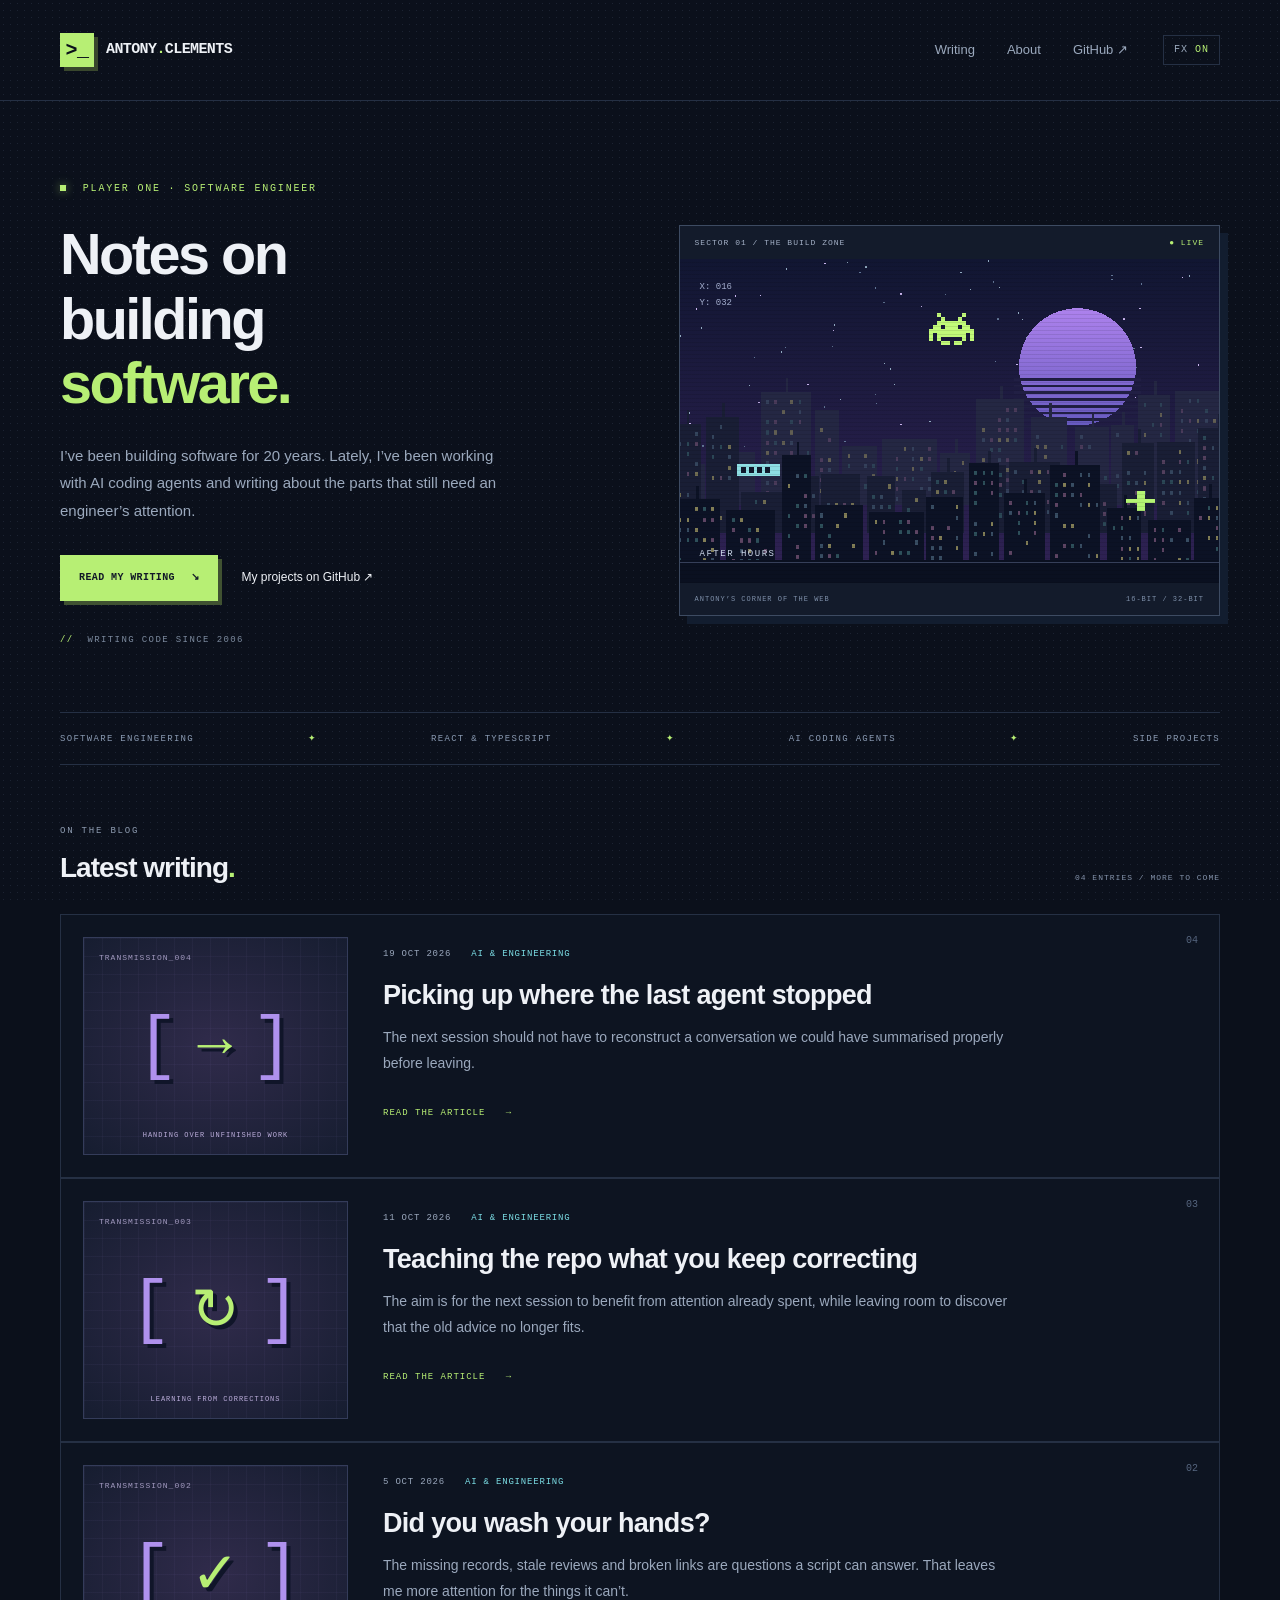
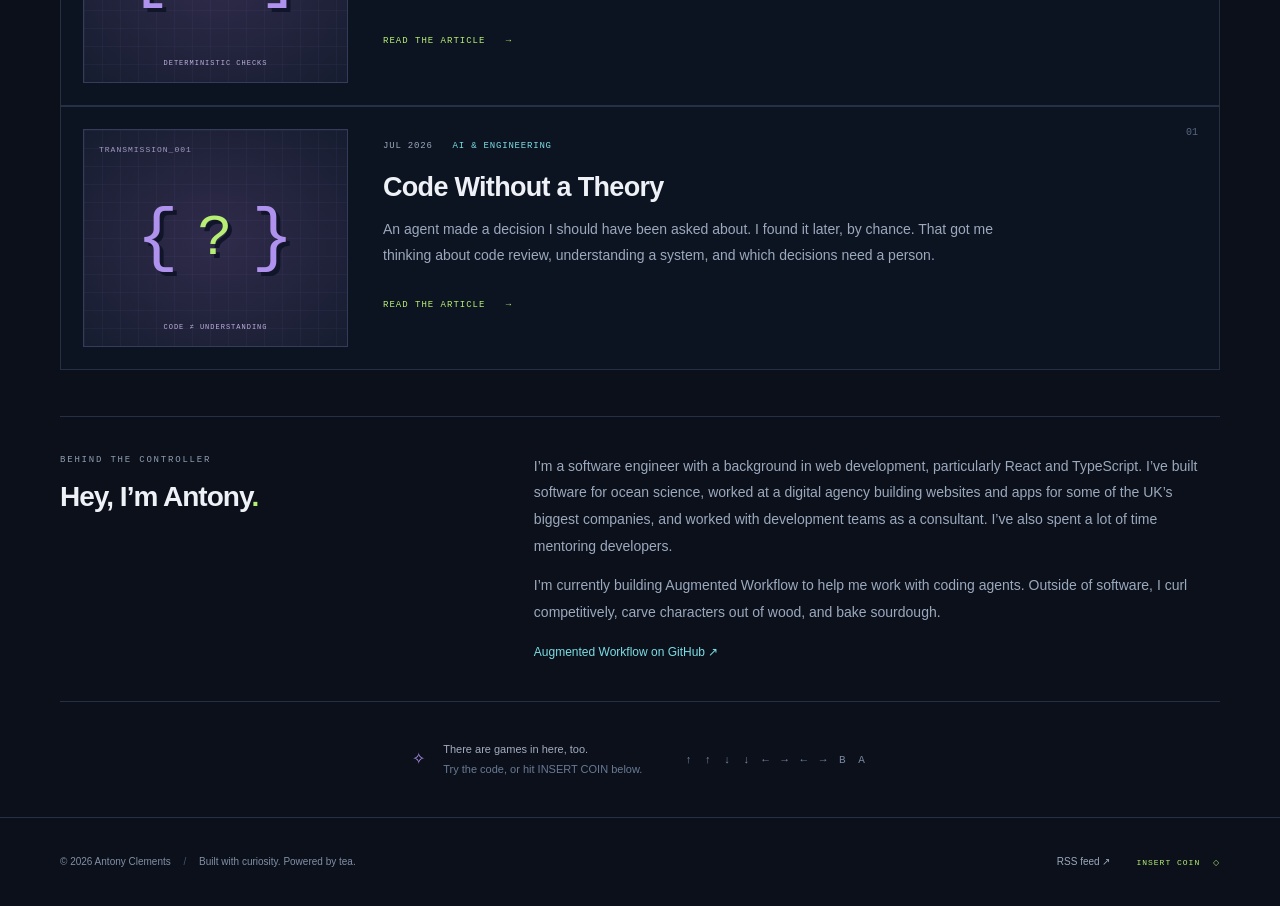
==== index.html @ b8990dd0 "Publish Picking up where the last agent stopped" ====
<!DOCTYPE html>
<html lang="en"><head><meta charset="utf-8"><meta name="viewport" content="width=device-width, initial-scale=1">
<title>Antony Clements — Notes on building software</title>
<meta name="description" content="Notes on building software by Antony Clements, a software engineer with 20 years of experience. Web development, AI coding agents, and what I learn using them.">
<meta name="theme-color" content="#0b101b"><link rel="stylesheet" href="/styles.css"><link rel="icon" href="/assets/favicon.svg" type="image/svg+xml"><link rel="alternate" type="application/rss+xml" title="Antony Clements" href="/feed.xml"><script src="/arcade.js" defer></script></head>
<body><a class="skip-link" href="#main">Skip to content</a><header class="site-header"><div class="inner header-row">
  <a class="brand" href="/" aria-label="Antony Clements home"><span class="brand-icon" aria-hidden="true">&gt;_</span><span>ANTONY<span class="brand-dot">.</span>CLEMENTS</span></a>
  <nav aria-label="Main navigation"><a href="/#transmissions">Writing</a><a href="/#about">About</a><a href="https://github.com/antonyjclements">GitHub <span aria-hidden="true">↗</span></a></nav>
  <button class="motion-toggle" type="button" aria-pressed="false" aria-label="Pause visual animations">FX <span>ON</span></button>
</div></header>
<main id="main" class="home-main">
<section class="hero" aria-labelledby="hero-title"><div class="hero-copy"><p class="eyebrow"><span class="status-dot"></span> PLAYER ONE · SOFTWARE ENGINEER</p>
<h1 id="hero-title">Notes on<br>building<br><span>software.</span></h1>
<p class="hero-description">I’ve been building software for 20 years. Lately, I’ve been working with AI coding agents and writing about the parts that still need an engineer’s attention.</p>
<div class="hero-actions"><a class="button primary" href="#transmissions">READ MY WRITING <span aria-hidden="true">↘</span></a><a class="text-link" href="https://github.com/antonyjclements">My projects on GitHub ↗</a></div>
<p class="hero-footnote"><span aria-hidden="true">//</span> WRITING CODE SINCE 2006</p></div>
<div class="scene-frame"><div class="scene-top"><span>SECTOR 01 / THE BUILD ZONE</span><span class="live">● LIVE</span></div><div class="city-scene"><img src="/assets/pixel-city.svg" alt="Original pixel art: a neon city beneath a violet moon, with a green arcade invader overhead." width="800" height="480"><div class="scene-coordinate" aria-hidden="true">X: 016<br>Y: 032</div><span class="scene-caption">AFTER HOURS</span></div><div class="scene-bottom"><span>ANTONY’S CORNER OF THE WEB</span><span>16-BIT / 32-BIT</span></div></div></section>
<div class="signal-strip" aria-hidden="true"><span>SOFTWARE ENGINEERING</span><span>✦</span><span>REACT & TYPESCRIPT</span><span>✦</span><span>AI CODING AGENTS</span><span>✦</span><span>SIDE PROJECTS</span></div>
<section id="transmissions" class="transmissions"><div class="section-heading"><div><p class="eyebrow">ON THE BLOG</p><h2>Latest writing<span class="brand-dot">.</span></h2></div><span class="section-count">04 ENTRIES / MORE TO COME</span></div>
<a class="post-card" href="/posts/picking-up-where-the-last-agent-stopped/"><div class="post-art" aria-hidden="true"><span class="art-index">TRANSMISSION_004</span><div class="code-art"><span>[</span><i>→</i><span>]</span></div><span class="art-caption">HANDING OVER UNFINISHED WORK</span></div><div class="post-copy"><div class="post-meta"><time datetime="2026-10-19">19 OCT 2026</time><span>AI &amp; ENGINEERING</span></div><h3>Picking up where the last agent stopped</h3><p>The next session should not have to reconstruct a conversation we could have summarised properly before leaving.</p><span class="read-link">READ THE ARTICLE <span aria-hidden="true">→</span></span></div><span class="card-number" aria-hidden="true">04</span></a>
<a class="post-card" href="/posts/teaching-the-repo-what-you-keep-correcting/"><div class="post-art" aria-hidden="true"><span class="art-index">TRANSMISSION_003</span><div class="code-art"><span>[</span><i>↻</i><span>]</span></div><span class="art-caption">LEARNING FROM CORRECTIONS</span></div><div class="post-copy"><div class="post-meta"><time datetime="2026-10-11">11 OCT 2026</time><span>AI &amp; ENGINEERING</span></div><h3>Teaching the repo what you keep correcting</h3><p>The aim is for the next session to benefit from attention already spent, while leaving room to discover that the old advice no longer fits.</p><span class="read-link">READ THE ARTICLE <span aria-hidden="true">→</span></span></div><span class="card-number" aria-hidden="true">03</span></a>
<a class="post-card" href="/posts/did-you-wash-your-hands/"><div class="post-art" aria-hidden="true"><span class="art-index">TRANSMISSION_002</span><div class="code-art"><span>[</span><i>✓</i><span>]</span></div><span class="art-caption">DETERMINISTIC CHECKS</span></div><div class="post-copy"><div class="post-meta"><time datetime="2026-10-05">5 OCT 2026</time><span>AI &amp; ENGINEERING</span></div><h3>Did you wash your hands?</h3><p>The missing records, stale reviews and broken links are questions a script can answer. That leaves me more attention for the things it can’t.</p><span class="read-link">READ THE ARTICLE <span aria-hidden="true">→</span></span></div><span class="card-number" aria-hidden="true">02</span></a>
<a class="post-card" href="/posts/code-without-a-theory/"><div class="post-art" aria-hidden="true"><span class="art-index">TRANSMISSION_001</span><div class="code-art"><span>{</span><i>?</i><span>}</span></div><span class="art-caption">CODE ≠ UNDERSTANDING</span></div><div class="post-copy"><div class="post-meta"><time datetime="2026-07">JUL 2026</time><span>AI & ENGINEERING</span></div><h3>Code Without a Theory</h3><p>An agent made a decision I should have been asked about. I found it later, by chance. That got me thinking about code review, understanding a system, and which decisions need a person.</p><span class="read-link">READ THE ARTICLE <span aria-hidden="true">→</span></span></div><span class="card-number" aria-hidden="true">01</span></a></section>
<section id="about" class="about-panel"><div><p class="eyebrow">BEHIND THE CONTROLLER</p><h2>Hey, I’m Antony<span class="brand-dot">.</span></h2></div><div><p>I’m a software engineer with a background in web development, particularly React and TypeScript. I’ve built software for ocean science, worked at a digital agency building websites and apps for some of the UK’s biggest companies, and worked with development teams as a consultant. I’ve also spent a lot of time mentoring developers.</p><p>I’m currently building Augmented Workflow to help me work with coding agents. Outside of software, I curl competitively, carve characters out of wood, and bake sourdough.</p><a class="text-link" href="https://github.com/antonyjclements/augmented-workflow">Augmented Workflow on GitHub ↗</a></div></section>
<div class="cheat-hint"><span aria-hidden="true">✧</span><p>There are games in here, too.<br><span>Try the code, or hit INSERT COIN below.</span></p><span class="cheat-keys" aria-label="Up, up, down, down, left, right, left, right, B, A">↑ ↑ ↓ ↓ ← → ← → B A</span></div>
</main><footer class="site-footer"><div class="inner footer-row"><p>© 2026 Antony Clements <span class="footer-divider">/</span> Built with curiosity. Powered by tea.</p><div><a href="/feed.xml">RSS feed ↗</a><button class="secret-trigger" type="button" aria-label="Enter the secret arcade">INSERT COIN <span aria-hidden="true">◇</span></button></div></div></footer></body></html>
---- styles.css ----
:root {
  color-scheme:dark;
  --bg:#0b101b;
  --panel:#101827;
  --line:#253044;
  --ink:#eef1f6;
  --muted:#9ba9bd;
  --lime:#b7ef74;
  --cyan:#7bdde4;
  --purple:#af91ee;
  --mono:ui-monospace,'SFMono-Regular',Consolas,'Liberation Mono',monospace;
}
* {
  box-sizing:border-box;
}
html {
  scroll-behavior:smooth;
  scroll-padding-top:2rem;
}
body {
  margin:0;
  background:var(--bg);
  color:var(--ink);
  font-family:Arial,Helvetica,sans-serif;
  line-height:1.65;
}
body::before {
  content:'';
  position:fixed;
  inset:0;
  z-index:-1;
  pointer-events:none;
  background-image:radial-gradient(#66749433 .6px,transparent .6px);
  background-size:7px 7px;
}
a {
  color:var(--cyan);
  text-underline-offset:4px;
}
button {
  font:inherit;
  cursor:pointer;
}
a,button {
  -webkit-tap-highlight-color:transparent;
}
a:focus-visible,button:focus-visible {
  outline:2px solid var(--lime);
  outline-offset:6px;
}
::selection {
  background:var(--lime);
  color:var(--bg);
}
.inner,.home-main {
  width:min(1160px,calc(100% - 96px));
  margin:auto;
}
.site-header {
  border-bottom:1px solid var(--line);
}
.header-row {
  min-height:100px;
  display:flex;
  align-items:center;
  gap:35px;
}
.brand {
  display:flex;
  align-items:center;
  gap:12px;
  color:var(--ink);
  text-decoration:none;
  font-family:var(--mono);
  font-weight:800;
  font-size:15px;
  letter-spacing:-.6px;
}
.brand-icon {
  background:var(--lime);
  color:var(--bg);
  width:34px;
  height:34px;
  display:grid;
  place-items:center;
  box-shadow:4px 4px 0 #39472d;
  font-size:20px;
}
.brand-dot {
  color:var(--lime);
}
nav {
  display:flex;
  gap:32px;
  margin-left:auto;
}
nav a {
  color:var(--muted);
  font-size:13px;
  text-decoration:none;
}
nav a:hover,nav a:focus-visible {
  color:var(--lime);
}
.motion-toggle {
  border:1px solid var(--line);
  color:var(--muted);
  background:none;
  padding:6px 10px;
  font-family:var(--mono);
  font-size:10px;
  letter-spacing:1px;
}
.motion-toggle span {
  color:var(--lime);
}
.hero {
  display:grid;
  grid-template-columns:1.05fr 1fr;
  gap:50px;
  align-items:center;
  padding:80px 0 64px;
}
.eyebrow {
  font-family:var(--mono);
  font-size:10px;
  letter-spacing:1.8px;
  color:var(--lime);
  margin:0 0 25px;
  line-height:1.6;
}
.status-dot {
  display:inline-block;
  width:6px;
  height:6px;
  margin-right:9px;
  background:var(--lime);
  box-shadow:0 0 10px #b7ef7490;
  animation:pulse 3s ease-in-out infinite;
}
.hero h1 {
  font-size:clamp(38px,4.5vw,60px);
  line-height:1.12;
  letter-spacing:-2.5px;
  margin:0 0 26px;
  font-weight:850;
}
.hero h1>span {
  color:var(--lime);
}
.hero-description {
  max-width:450px;
  font-size:15px;
  color:var(--muted);
  line-height:1.85;
  margin:0 0 30px;
}
.hero-actions {
  display:flex;
  align-items:center;
  gap:23px;
  flex-wrap:wrap;
}
.button {
  font-family:var(--mono);
  font-weight:700;
  font-size:10px;
  letter-spacing:.4px;
  text-decoration:none;
  padding:14px 18px;
  display:inline-flex;
  gap:16px;
  border:1px solid var(--lime);
  box-shadow:4px 4px 0 #405231;
  transition:transform .2s,box-shadow .2s;
}
.primary {
  background:var(--lime);
  color:#111827;
}
.button:hover {
  transform:translate(-2px,-2px);
  box-shadow:6px 6px 0 #405231;
}
.text-link {
  font-size:12px;
  color:var(--ink);
  text-decoration:none;
}
.text-link:hover {
  color:var(--lime);
}
.hero-footnote {
  font-family:var(--mono);
  font-size:9px;
  letter-spacing:1.4px;
  color:#7c8a9e;
  margin:32px 0 0;
}
.hero-footnote span {
  color:var(--lime);
  margin-right:7px;
}
.scene-frame {
  border:1px solid #3d4b62;
  box-shadow:8px 8px 0 #121d2f;
  transform:translateY(6px);
}
.scene-top,.scene-bottom {
  display:flex;
  justify-content:space-between;
  padding:12px 15px;
  font:8px var(--mono);
  letter-spacing:1px;
  background:#131b2b;
  color:#a3b0c6;
}
.live {
  color:var(--lime);
}
.city-scene {
  position:relative;
  overflow:hidden;
  background:#151a34;
}
.city-scene img {
  display:block;
  width:100%;
  height:auto;
  min-height:285px;
  object-fit:cover;
  image-rendering:pixelated;
  animation:city-drift 9s ease-in-out infinite alternate;
}
.city-scene::after {
  content:'';
  position:absolute;
  inset:0;
  background:repeating-linear-gradient(transparent 0 3px,#00000018 3px 4px);
  pointer-events:none;
}
.scene-coordinate {
  position:absolute;
  top:20px;
  left:20px;
  font:9px/1.8 var(--mono);
  color:#a6b0d0;
}
.scene-caption {
  position:absolute;
  bottom:24px;
  left:20px;
  color:#d3def1;
  font:9px var(--mono);
  letter-spacing:1.5px;
}
.scene-bottom {
  color:#7f90aa;
  font-size:7px;
}
.signal-strip {
  display:flex;
  justify-content:space-between;
  align-items:center;
  gap:16px;
  border-block:1px solid var(--line);
  padding:20px 0;
  font:9px var(--mono);
  letter-spacing:1.3px;
  color:#8a9ab2;
}
.signal-strip span:nth-child(even) {
  color:var(--lime);
}
.transmissions {
  padding-top:59px;
  scroll-margin-top:28px;
}
.section-heading {
  display:flex;
  justify-content:space-between;
  align-items:end;
  margin-bottom:27px;
}
.section-heading .eyebrow,.about-panel .eyebrow {
  font-size:9px;
  margin-bottom:12px;
  color:#8f9db2;
}
.section-heading h2,.about-panel h2 {
  font-size:28px;
  line-height:1.3;
  letter-spacing:-1px;
  margin:0;
}
.section-count {
  font:8px var(--mono);
  color:#8492aa;
  letter-spacing:1px;
  padding-bottom:5px;
}
.post-card {
  position:relative;
  display:grid;
  grid-template-columns:265px 1fr;
  gap:35px;
  padding:22px;
  border:1px solid var(--line);
  text-decoration:none;
  background:#11182790;
  transition:border-color .2s,transform .2s;
}
.post-card:hover {
  border-color:#74974e;
  transform:translateY(-3px);
}
.post-art {
  min-height:218px;
  border:1px solid #343c5a;
  background:radial-gradient(ellipse at center,#302b4b,#161d30);
  display:flex;
  flex-direction:column;
  align-items:center;
  justify-content:space-between;
  padding:15px;
  font:8px var(--mono);
  letter-spacing:1px;
  color:#a29abf;
  position:relative;
  overflow:hidden;
}
.post-art::before {
  content:'';
  position:absolute;
  inset:0;
  background-image:linear-gradient(#b09aee0b 1px,transparent 1px),linear-gradient(90deg,#b09aee0b 1px,transparent 1px);
  background-size:18px 18px;
}
.art-index {
  align-self:start;
}
.code-art {
  display:flex;
  gap:18px;
  align-items:center;
  font:70px var(--mono);
  text-shadow:4px 4px #101529;
  color:var(--purple);
  z-index:1;
}
.code-art i {
  font-style:normal;
  font-size:58px;
  color:var(--lime);
  animation:float 4s ease-in-out infinite;
}
.art-caption {
  color:#bdafdc;
  font-size:7px;
}
.post-copy {
  padding:12px 35px 10px 0;
}
.post-meta {
  display:flex;
  gap:20px;
  font:9px var(--mono);
  letter-spacing:.8px;
  color:var(--muted);
}
.post-meta span {
  color:var(--cyan);
}
.post-copy h3 {
  font-size:27px;
  line-height:1.3;
  letter-spacing:-.7px;
  color:var(--ink);
  margin:19px 0 12px;
}
.post-copy p {
  font-size:14px;
  color:var(--muted);
  line-height:1.85;
  max-width:630px;
  margin:0 0 20px;
}
.read-link {
  font:9px var(--mono);
  letter-spacing:1px;
  color:var(--lime);
}
.read-link span {
  display:inline-block;
  margin-left:14px;
  transition:transform .2s;
}
.post-card:hover .read-link span {
  transform:translateX(5px);
}
.card-number {
  position:absolute;
  right:21px;
  top:20px;
  font:10px var(--mono);
  color:#56667f;
}
.about-panel {
  display:grid;
  grid-template-columns:1fr 1.6fr;
  gap:45px;
  margin-top:46px;
  padding:36px 0;
  border-block:1px solid var(--line);
  scroll-margin-top:20px;
}
.about-panel p:not(.eyebrow) {
  font-size:14px;
  line-height:1.9;
  color:var(--muted);
  margin:0 0 13px;
}
.about-panel .text-link {
  color:var(--cyan);
}
.cheat-hint {
  display:flex;
  align-items:center;
  justify-content:center;
  gap:18px;
  padding:38px 0;
  color:var(--purple);
}
.cheat-hint p {
  font-size:11px;
  line-height:1.8;
  margin:0;
  color:#a5acc0;
}
.cheat-hint p span {
  color:#697a94;
}
.cheat-keys {
  font:11px var(--mono);
  color:#78869f;
  letter-spacing:3px;
  margin-left:25px;
}
.site-footer {
  border-top:1px solid var(--line);
}
.footer-row {
  display:flex;
  justify-content:space-between;
  align-items:center;
  gap:20px;
  min-height:88px;
  font-size:10px;
  color:#8190a6;
}
.footer-row p {
  margin:0;
}
.footer-row>div {
  display:flex;
  align-items:center;
  gap:26px;
}
.footer-row a {
  color:var(--muted);
  text-decoration:none;
}
.footer-divider {
  margin:0 10px;
  color:#46546c;
}
.secret-trigger {
  font:8px var(--mono);
  letter-spacing:1px;
  border:0;
  color:var(--lime);
  background:none;
  padding:10px 0;
}
.secret-trigger span {
  padding-left:7px;
}
.skip-link {
  position:fixed;
  top:-100px;
  left:20px;
  z-index:10;
  background:var(--lime);
  color:var(--bg);
  padding:10px;
}
.skip-link:focus {
  top:15px;
}
.article-main {
  max-width:780px;
  padding:50px 30px 80px;
  margin:auto;
}
.back-link {
  font:10px var(--mono);
  letter-spacing:1px;
  text-decoration:none;
  color:var(--muted);
  display:inline-block;
  margin-bottom:45px;
}
article>.eyebrow {
  color:var(--lime);
  margin-bottom:18px;
}
article h1 {
  font-size:clamp(34px,5vw,52px);
  letter-spacing:-1.7px;
  line-height:1.15;
  margin:0 0 18px;
}
article .meta {
  font:12px var(--mono);
  color:var(--muted);
  padding-bottom:30px;
  border-bottom:1px solid var(--line);
  margin-bottom:40px;
}
article {
  font-size:17px;
  line-height:1.9;
  color:#c4ccda;
}
article h1,article h2,article h3 {
  color:var(--ink);
}
article h2 {
  font-size:27px;
  line-height:1.35;
  letter-spacing:-.5px;
  margin-top:48px;
}
article h3 {
  font-size:21px;
  margin-top:35px;
}
article p {
  margin:22px 0;
}
blockquote {
  border-left:3px solid var(--purple);
  margin:28px 0;
  padding:2px 0 2px 23px;
  color:#b9abd7;
}
code {
  font-family:var(--mono);
  font-size:.85em;
  background:#1a2537;
  color:#c2e49c;
  padding:3px 5px;
}
pre {
  background:#111b2b;
  border:1px solid var(--line);
  padding:22px;
  overflow-x:auto;
  font-size:14px;
  line-height:1.7;
}
pre code {
  background:none;
  padding:0;
}
.arcade-dialog {
  width:min(600px,calc(100% - 24px));
  padding:24px;
  background:#0b101b;
  color:var(--ink);
  border:1px solid var(--lime);
  box-shadow:8px 8px 0 #41572f;
  max-height:calc(100dvh - 24px);
  overflow:auto;
}
.arcade-dialog::backdrop {
  background:#030712e8;
  backdrop-filter:blur(6px);
}
.arcade-heading {
  display:flex;
  align-items:center;
  justify-content:space-between;
  gap:15px;
}
.arcade-heading h2 {
  font:18px var(--mono);
  color:var(--lime);
  margin:0;
}
.close-game {
  border:1px solid var(--line);
  background:none;
  color:var(--ink);
  padding:4px 10px;
}
.arcade-dialog p {
  color:var(--muted);
  font:11px/1.8 var(--mono);
}
.game-score {
  display:flex;
  justify-content:space-between;
  color:var(--cyan);
  font:12px var(--mono);
  padding:14px 0;
}
.arcade-dialog canvas {
  display:block;
  width:100%;
  height:auto;
  border:1px solid var(--line);
  background:#101629;
  image-rendering:pixelated;
  touch-action:none;
}
.game-controls {
  display:flex;
  justify-content:space-between;
  gap:10px;
  margin-top:16px;
}
.game-controls button {
  background:#182438;
  border:1px solid #48576e;
  color:var(--ink);
  padding:12px 18px;
  font:12px var(--mono);
  touch-action:none;
}
.game-controls .restart-game {
  color:var(--lime);
}
.no-motion *, .no-motion *::before, .no-motion *::after {
  animation:none!important;
  scroll-behavior:auto!important;
  transition:none!important;
}
@keyframes pulse {
  50% {
    opacity:.5;
  }
}
@keyframes float {
  50% {
    transform:translateY(-5px);
  }
}
@keyframes city-drift {
  to {
    transform:scale(1.035) translateY(-3px);
  }
}
@media(prefers-reduced-motion:reduce) {
  html {
    scroll-behavior:auto;
  }
  *,*::before,*::after {
    animation:none!important;
    transition:none!important;
  }
}
@media(min-width:1450px) {
  .hero {
    padding-top:95px;
    padding-bottom:85px;
  }
}
@media(max-width:1000px) {
  .inner,.home-main {
    width:calc(100% - 56px);
  }
  .hero {
    gap:28px;
  }
  .hero h1 {
    font-size:44px;
  }
  .hero-actions {
    gap:20px;
  }
  .post-card {
    grid-template-columns:220px 1fr;
    gap:25px;
  }
  .scene-bottom {
    letter-spacing:0;
  }
  .brand {
    font-size:12px;
  }
  nav {
    gap:22px;
  }
  .header-row {
    gap:22px;
  }
}
@media(max-width:700px) {
  .inner,.home-main {
    width:calc(100% - 36px);
  }
  .header-row {
    min-height:83px;
    gap:16px;
    flex-wrap:wrap;
    padding-block:18px;
  }
  .brand {
    font-size:11px;
    gap:10px;
  }
  .brand-icon {
    width:28px;
    height:28px;
    font-size:17px;
  }
  nav {
    order:3;
    flex-basis:100%;
    margin:5px 0 0;
    gap:28px;
  }
  nav a {
    font-size:12px;
  }
  .motion-toggle {
    margin-left:auto;
  }
  .hero {
    grid-template-columns:1fr;
    padding:44px 0 35px;
    gap:36px;
  }
  .hero h1 {
    font-size:46px;
    letter-spacing:-2px;
  }
  .hero-description {
    font-size:14px;
  }
  .eyebrow {
    font-size:9px;
    letter-spacing:1px;
  }
  .city-scene img {
    min-height:0;
  }
  .scene-frame {
    margin-right:7px;
  }
  .signal-strip {
    font-size:8px;
    flex-wrap:wrap;
    justify-content:center;
    gap:12px;
    line-height:1.8;
  }
  .signal-strip span:last-child,.signal-strip span:nth-last-child(2) {
    display:none;
  }
  .transmissions {
    padding-top:38px;
  }
  .section-heading {
    display:block;
  }
  .section-heading h2 {
    font-size:26px;
  }
  .section-count {
    display:block;
    margin-top:14px;
  }
  .post-card {
    grid-template-columns:1fr;
    padding:16px;
    gap:15px;
  }
  .post-art {
    min-height:185px;
  }
  .code-art {
    font-size:62px;
  }
  .post-copy {
    padding:10px 0 5px;
  }
  .post-copy h3 {
    font-size:25px;
  }
  .card-number {
    display:none;
  }
  .post-meta {
    font-size:8px;
    gap:17px;
  }
  .about-panel {
    grid-template-columns:1fr;
    gap:18px;
    margin-top:30px;
    padding:28px 0;
  }
  .about-panel h2 {
    font-size:25px;
  }
  .cheat-hint {
    flex-wrap:wrap;
    gap:15px;
    padding:30px 0;
  }
  .cheat-keys {
    flex-basis:100%;
    text-align:center;
    margin:0;
    font-size:10px;
  }
  .footer-row {
    align-items:start;
    flex-direction:column;
    gap:13px;
    padding-block:23px;
  }
  .footer-row>div {
    width:100%;
    justify-content:space-between;
  }
  .footer-divider {
    margin:0 4px;
  }
  .article-main {
    padding:35px 20px 55px;
  }
  article {
    font-size:16px;
  }
  article h2 {
    font-size:24px;
  }
  pre {
    padding:16px;
    font-size:12px;
  }
  .arcade-dialog {
    padding:15px;
  }
  .game-controls button {
    padding:12px;
  }
  .arcade-heading h2 {
    font-size:15px;
  }
}

.game-picker {
  display:flex;
  gap:10px;
  margin-top:20px;
}
.game-picker button {
  flex:1;
  padding:12px 8px;
  border:1px solid var(--line);
  background:#131d30;
  color:var(--muted);
  font:11px var(--mono);
  letter-spacing:.5px;
}
.game-picker button[aria-pressed="true"] {
  border-color:var(--lime);
  color:var(--lime);
  background:#b7ef7410;
}
.game-picker button:hover {
  border-color:var(--cyan);
}
.game-score [hidden] {
  display:none;
}

.game-picker {
  flex-wrap:wrap;
}
.game-picker button {
  flex:1 1 130px;
}
.game-controls [hidden] {
  display:none;
}
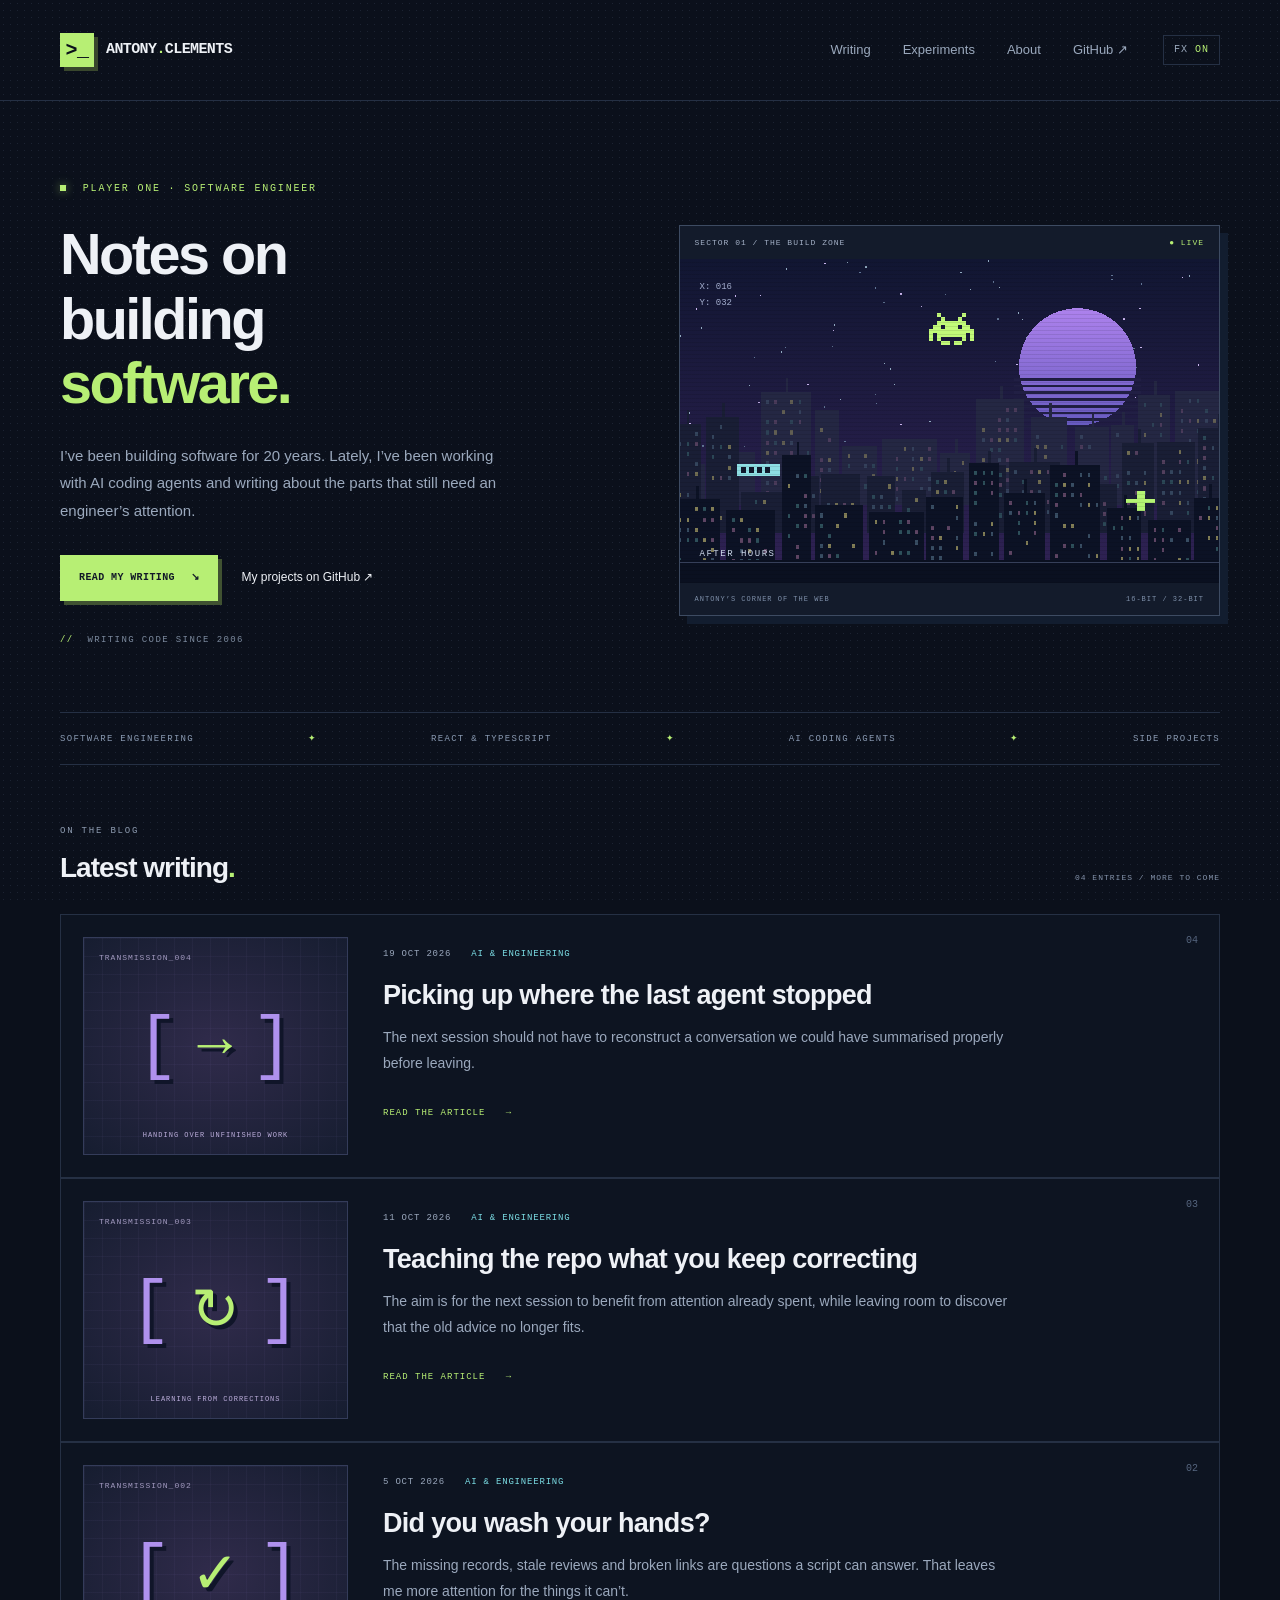
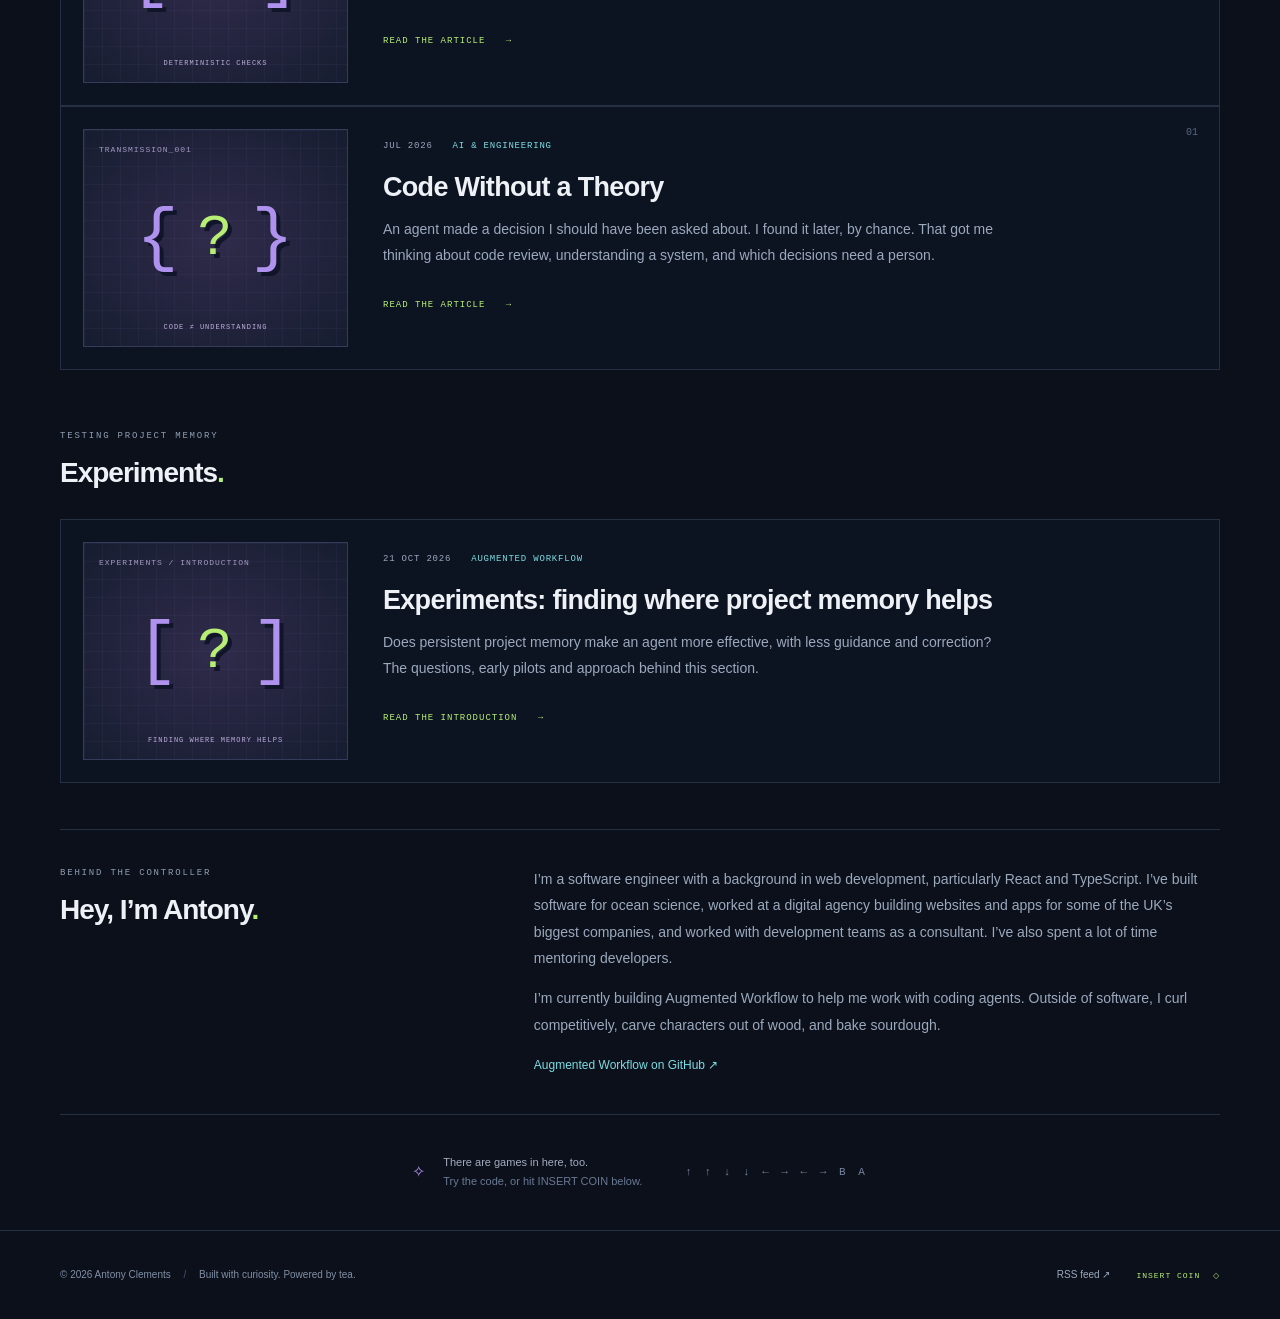
==== commit 54e2a92e: "Add Experiments section and project memory introduction" ====
--- a/index.html
+++ b/index.html
@@ -5,7 +5,7 @@
 <meta name="theme-color" content="#0b101b"><link rel="stylesheet" href="/styles.css"><link rel="icon" href="/assets/favicon.svg" type="image/svg+xml"><link rel="alternate" type="application/rss+xml" title="Antony Clements" href="/feed.xml"><script src="/arcade.js" defer></script></head>
 <body><a class="skip-link" href="#main">Skip to content</a><header class="site-header"><div class="inner header-row">
   <a class="brand" href="/" aria-label="Antony Clements home"><span class="brand-icon" aria-hidden="true">&gt;_</span><span>ANTONY<span class="brand-dot">.</span>CLEMENTS</span></a>
-  <nav aria-label="Main navigation"><a href="/#transmissions">Writing</a><a href="/#about">About</a><a href="https://github.com/antonyjclements">GitHub <span aria-hidden="true">↗</span></a></nav>
+  <nav aria-label="Main navigation"><a href="/#transmissions">Writing</a><a href="/experiments/">Experiments</a><a href="/#about">About</a><a href="https://github.com/antonyjclements">GitHub <span aria-hidden="true">↗</span></a></nav>
   <button class="motion-toggle" type="button" aria-pressed="false" aria-label="Pause visual animations">FX <span>ON</span></button>
 </div></header>
 <main id="main" class="home-main">
@@ -21,6 +21,8 @@
 <a class="post-card" href="/posts/teaching-the-repo-what-you-keep-correcting/"><div class="post-art" aria-hidden="true"><span class="art-index">TRANSMISSION_003</span><div class="code-art"><span>[</span><i>↻</i><span>]</span></div><span class="art-caption">LEARNING FROM CORRECTIONS</span></div><div class="post-copy"><div class="post-meta"><time datetime="2026-10-11">11 OCT 2026</time><span>AI &amp; ENGINEERING</span></div><h3>Teaching the repo what you keep correcting</h3><p>The aim is for the next session to benefit from attention already spent, while leaving room to discover that the old advice no longer fits.</p><span class="read-link">READ THE ARTICLE <span aria-hidden="true">→</span></span></div><span class="card-number" aria-hidden="true">03</span></a>
 <a class="post-card" href="/posts/did-you-wash-your-hands/"><div class="post-art" aria-hidden="true"><span class="art-index">TRANSMISSION_002</span><div class="code-art"><span>[</span><i>✓</i><span>]</span></div><span class="art-caption">DETERMINISTIC CHECKS</span></div><div class="post-copy"><div class="post-meta"><time datetime="2026-10-05">5 OCT 2026</time><span>AI &amp; ENGINEERING</span></div><h3>Did you wash your hands?</h3><p>The missing records, stale reviews and broken links are questions a script can answer. That leaves me more attention for the things it can’t.</p><span class="read-link">READ THE ARTICLE <span aria-hidden="true">→</span></span></div><span class="card-number" aria-hidden="true">02</span></a>
 <a class="post-card" href="/posts/code-without-a-theory/"><div class="post-art" aria-hidden="true"><span class="art-index">TRANSMISSION_001</span><div class="code-art"><span>{</span><i>?</i><span>}</span></div><span class="art-caption">CODE ≠ UNDERSTANDING</span></div><div class="post-copy"><div class="post-meta"><time datetime="2026-07">JUL 2026</time><span>AI & ENGINEERING</span></div><h3>Code Without a Theory</h3><p>An agent made a decision I should have been asked about. I found it later, by chance. That got me thinking about code review, understanding a system, and which decisions need a person.</p><span class="read-link">READ THE ARTICLE <span aria-hidden="true">→</span></span></div><span class="card-number" aria-hidden="true">01</span></a></section>
+<section id="experiments" class="transmissions" aria-labelledby="experiments-title"><div class="section-heading"><div><p class="eyebrow">TESTING PROJECT MEMORY</p><h2 id="experiments-title">Experiments<span class="brand-dot">.</span></h2></div></div>
+<a class="post-card" href="/experiments/"><div class="post-art" aria-hidden="true"><span class="art-index">EXPERIMENTS / INTRODUCTION</span><div class="code-art"><span>[</span><i>?</i><span>]</span></div><span class="art-caption">FINDING WHERE MEMORY HELPS</span></div><div class="post-copy"><div class="post-meta"><time datetime="2026-10-21">21 OCT 2026</time><span>AUGMENTED WORKFLOW</span></div><h3>Experiments: finding where project memory helps</h3><p>Does persistent project memory make an agent more effective, with less guidance and correction? The questions, early pilots and approach behind this section.</p><span class="read-link">READ THE INTRODUCTION <span aria-hidden="true">→</span></span></div></a></section>
 <section id="about" class="about-panel"><div><p class="eyebrow">BEHIND THE CONTROLLER</p><h2>Hey, I’m Antony<span class="brand-dot">.</span></h2></div><div><p>I’m a software engineer with a background in web development, particularly React and TypeScript. I’ve built software for ocean science, worked at a digital agency building websites and apps for some of the UK’s biggest companies, and worked with development teams as a consultant. I’ve also spent a lot of time mentoring developers.</p><p>I’m currently building Augmented Workflow to help me work with coding agents. Outside of software, I curl competitively, carve characters out of wood, and bake sourdough.</p><a class="text-link" href="https://github.com/antonyjclements/augmented-workflow">Augmented Workflow on GitHub ↗</a></div></section>
 <div class="cheat-hint"><span aria-hidden="true">✧</span><p>There are games in here, too.<br><span>Try the code, or hit INSERT COIN below.</span></p><span class="cheat-keys" aria-label="Up, up, down, down, left, right, left, right, B, A">↑ ↑ ↓ ↓ ← → ← → B A</span></div>
 </main><footer class="site-footer"><div class="inner footer-row"><p>© 2026 Antony Clements <span class="footer-divider">/</span> Built with curiosity. Powered by tea.</p><div><a href="/feed.xml">RSS feed ↗</a><button class="secret-trigger" type="button" aria-label="Enter the secret arcade">INSERT COIN <span aria-hidden="true">◇</span></button></div></div></footer></body></html>
--- a/styles.css
+++ b/styles.css
@@ -728,6 +728,7 @@
   nav {
     order:3;
     flex-basis:100%;
+    flex-wrap:wrap;
     margin:5px 0 0;
     gap:28px;
   }
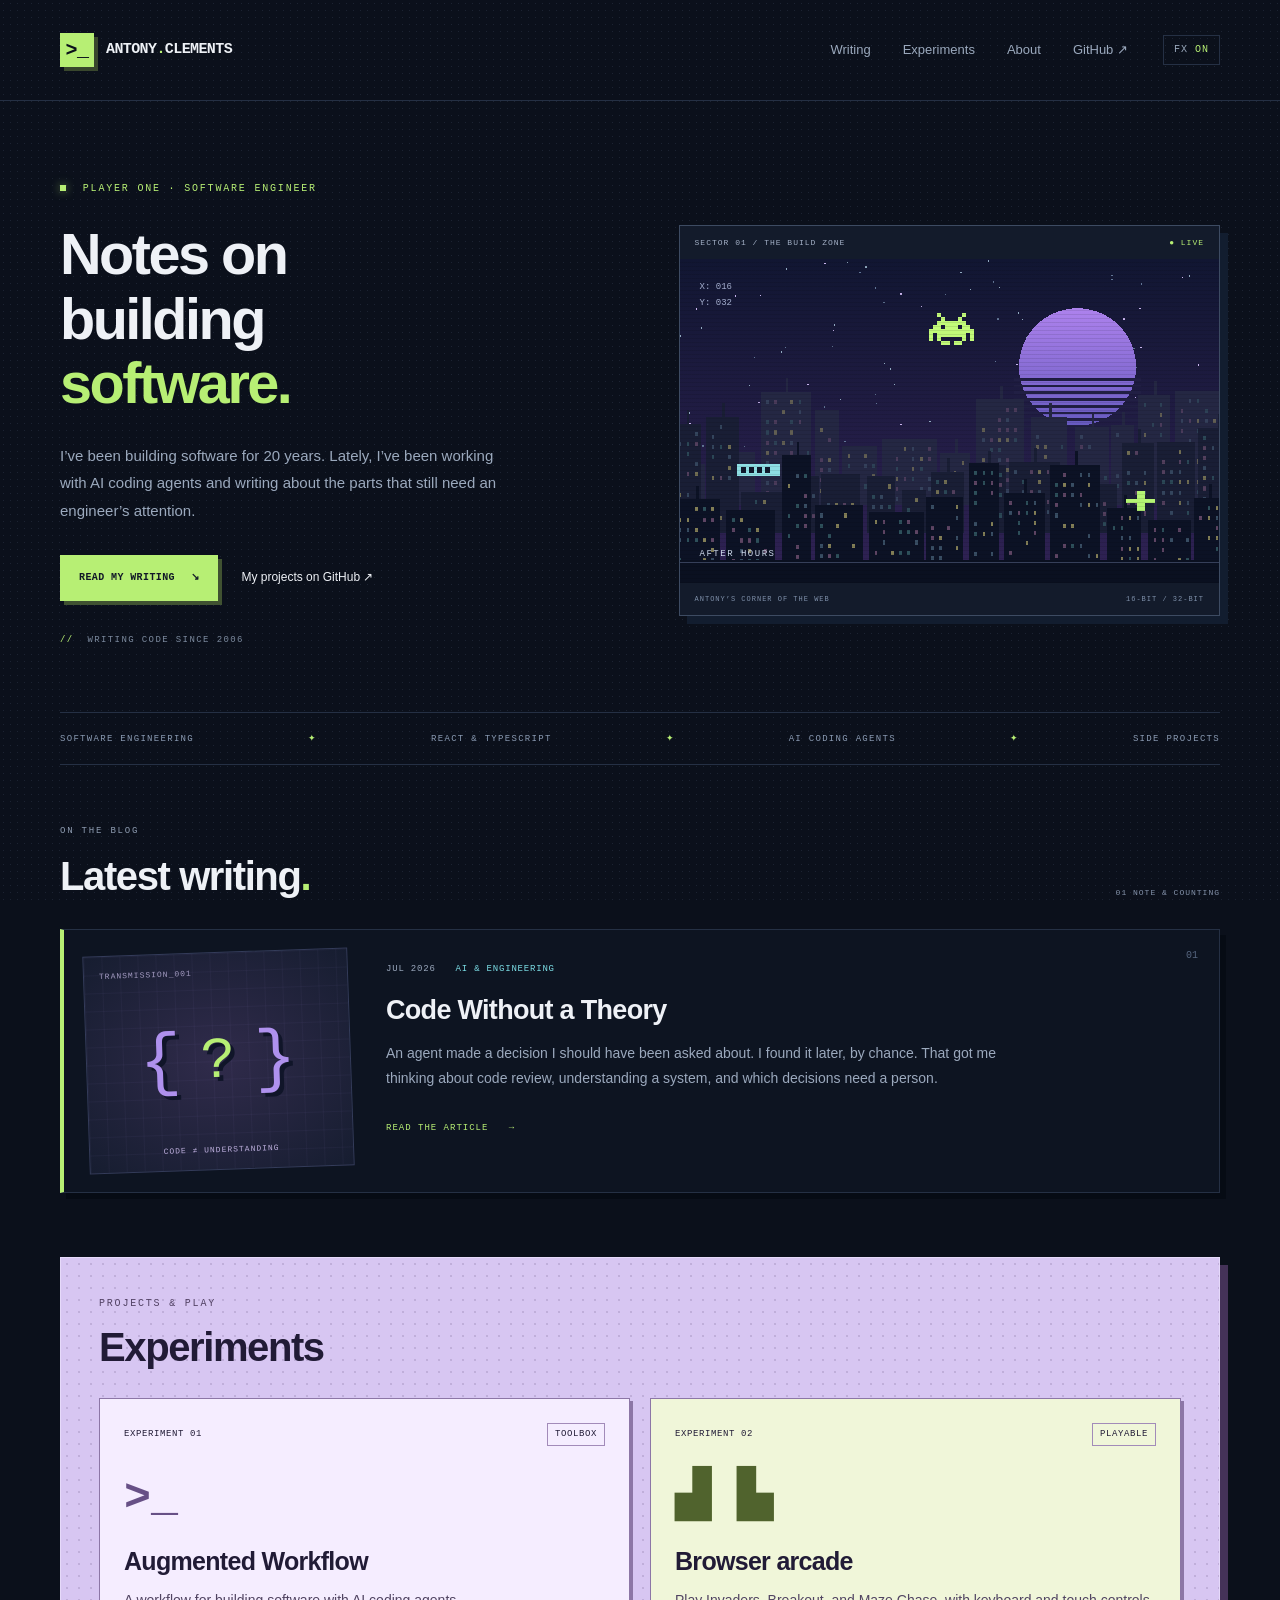
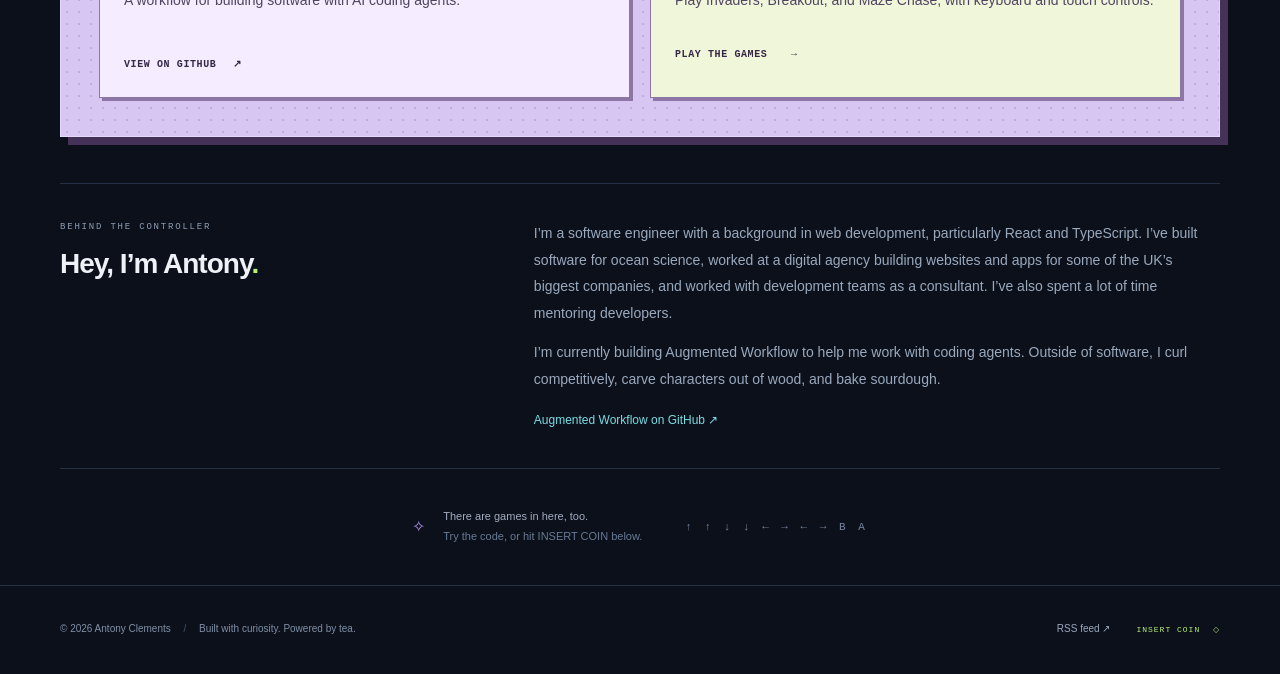
==== commit c3c64086: "Improve blog listing and add a distinct experiments section" ====
--- a/index.html
+++ b/index.html
@@ -5,7 +5,7 @@
 <meta name="theme-color" content="#0b101b"><link rel="stylesheet" href="/styles.css"><link rel="icon" href="/assets/favicon.svg" type="image/svg+xml"><link rel="alternate" type="application/rss+xml" title="Antony Clements" href="/feed.xml"><script src="/arcade.js" defer></script></head>
 <body><a class="skip-link" href="#main">Skip to content</a><header class="site-header"><div class="inner header-row">
   <a class="brand" href="/" aria-label="Antony Clements home"><span class="brand-icon" aria-hidden="true">&gt;_</span><span>ANTONY<span class="brand-dot">.</span>CLEMENTS</span></a>
-  <nav aria-label="Main navigation"><a href="/#transmissions">Writing</a><a href="/experiments/">Experiments</a><a href="/#about">About</a><a href="https://github.com/antonyjclements">GitHub <span aria-hidden="true">↗</span></a></nav>
+  <nav aria-label="Main navigation"><a href="/#transmissions">Writing</a><a href="/#experiments">Experiments</a><a href="/#about">About</a><a href="https://github.com/antonyjclements">GitHub <span aria-hidden="true">↗</span></a></nav>
   <button class="motion-toggle" type="button" aria-pressed="false" aria-label="Pause visual animations">FX <span>ON</span></button>
 </div></header>
 <main id="main" class="home-main">
@@ -16,13 +16,15 @@
 <p class="hero-footnote"><span aria-hidden="true">//</span> WRITING CODE SINCE 2006</p></div>
 <div class="scene-frame"><div class="scene-top"><span>SECTOR 01 / THE BUILD ZONE</span><span class="live">● LIVE</span></div><div class="city-scene"><img src="/assets/pixel-city.svg" alt="Original pixel art: a neon city beneath a violet moon, with a green arcade invader overhead." width="800" height="480"><div class="scene-coordinate" aria-hidden="true">X: 016<br>Y: 032</div><span class="scene-caption">AFTER HOURS</span></div><div class="scene-bottom"><span>ANTONY’S CORNER OF THE WEB</span><span>16-BIT / 32-BIT</span></div></div></section>
 <div class="signal-strip" aria-hidden="true"><span>SOFTWARE ENGINEERING</span><span>✦</span><span>REACT & TYPESCRIPT</span><span>✦</span><span>AI CODING AGENTS</span><span>✦</span><span>SIDE PROJECTS</span></div>
-<section id="transmissions" class="transmissions"><div class="section-heading"><div><p class="eyebrow">ON THE BLOG</p><h2>Latest writing<span class="brand-dot">.</span></h2></div><span class="section-count">04 ENTRIES / MORE TO COME</span></div>
-<a class="post-card" href="/posts/picking-up-where-the-last-agent-stopped/"><div class="post-art" aria-hidden="true"><span class="art-index">TRANSMISSION_004</span><div class="code-art"><span>[</span><i>→</i><span>]</span></div><span class="art-caption">HANDING OVER UNFINISHED WORK</span></div><div class="post-copy"><div class="post-meta"><time datetime="2026-10-19">19 OCT 2026</time><span>AI &amp; ENGINEERING</span></div><h3>Picking up where the last agent stopped</h3><p>The next session should not have to reconstruct a conversation we could have summarised properly before leaving.</p><span class="read-link">READ THE ARTICLE <span aria-hidden="true">→</span></span></div><span class="card-number" aria-hidden="true">04</span></a>
-<a class="post-card" href="/posts/teaching-the-repo-what-you-keep-correcting/"><div class="post-art" aria-hidden="true"><span class="art-index">TRANSMISSION_003</span><div class="code-art"><span>[</span><i>↻</i><span>]</span></div><span class="art-caption">LEARNING FROM CORRECTIONS</span></div><div class="post-copy"><div class="post-meta"><time datetime="2026-10-11">11 OCT 2026</time><span>AI &amp; ENGINEERING</span></div><h3>Teaching the repo what you keep correcting</h3><p>The aim is for the next session to benefit from attention already spent, while leaving room to discover that the old advice no longer fits.</p><span class="read-link">READ THE ARTICLE <span aria-hidden="true">→</span></span></div><span class="card-number" aria-hidden="true">03</span></a>
-<a class="post-card" href="/posts/did-you-wash-your-hands/"><div class="post-art" aria-hidden="true"><span class="art-index">TRANSMISSION_002</span><div class="code-art"><span>[</span><i>✓</i><span>]</span></div><span class="art-caption">DETERMINISTIC CHECKS</span></div><div class="post-copy"><div class="post-meta"><time datetime="2026-10-05">5 OCT 2026</time><span>AI &amp; ENGINEERING</span></div><h3>Did you wash your hands?</h3><p>The missing records, stale reviews and broken links are questions a script can answer. That leaves me more attention for the things it can’t.</p><span class="read-link">READ THE ARTICLE <span aria-hidden="true">→</span></span></div><span class="card-number" aria-hidden="true">02</span></a>
+<section id="transmissions" class="transmissions"><div class="section-heading"><div><p class="eyebrow">ON THE BLOG</p><h2>Latest writing<span class="brand-dot">.</span></h2></div><span class="section-count">01 NOTE & COUNTING</span></div>
 <a class="post-card" href="/posts/code-without-a-theory/"><div class="post-art" aria-hidden="true"><span class="art-index">TRANSMISSION_001</span><div class="code-art"><span>{</span><i>?</i><span>}</span></div><span class="art-caption">CODE ≠ UNDERSTANDING</span></div><div class="post-copy"><div class="post-meta"><time datetime="2026-07">JUL 2026</time><span>AI & ENGINEERING</span></div><h3>Code Without a Theory</h3><p>An agent made a decision I should have been asked about. I found it later, by chance. That got me thinking about code review, understanding a system, and which decisions need a person.</p><span class="read-link">READ THE ARTICLE <span aria-hidden="true">→</span></span></div><span class="card-number" aria-hidden="true">01</span></a></section>
-<section id="experiments" class="transmissions" aria-labelledby="experiments-title"><div class="section-heading"><div><p class="eyebrow">TESTING PROJECT MEMORY</p><h2 id="experiments-title">Experiments<span class="brand-dot">.</span></h2></div></div>
-<a class="post-card" href="/experiments/"><div class="post-art" aria-hidden="true"><span class="art-index">EXPERIMENTS / INTRODUCTION</span><div class="code-art"><span>[</span><i>?</i><span>]</span></div><span class="art-caption">FINDING WHERE MEMORY HELPS</span></div><div class="post-copy"><div class="post-meta"><time datetime="2026-10-21">21 OCT 2026</time><span>AUGMENTED WORKFLOW</span></div><h3>Experiments: finding where project memory helps</h3><p>Does persistent project memory make an agent more effective, with less guidance and correction? The questions, early pilots and approach behind this section.</p><span class="read-link">READ THE INTRODUCTION <span aria-hidden="true">→</span></span></div></a></section>
+<section id="experiments" class="experiments" aria-labelledby="experiments-title">
+<div class="lab-heading"><div><p class="eyebrow">PROJECTS & PLAY</p><h2 id="experiments-title">Experiments</h2></div></div>
+<div class="experiment-grid">
+<a class="experiment-card" href="https://github.com/antonyjclements/augmented-workflow"><div class="experiment-meta"><span>EXPERIMENT 01</span><span class="experiment-tag">TOOLBOX</span></div><div class="experiment-symbol" aria-hidden="true">&gt;_</div><h3>Augmented Workflow</h3><p>A workflow for building software with AI coding agents.</p><span class="experiment-link">VIEW ON GITHUB <span aria-hidden="true">↗</span></span></a>
+<div class="experiment-card arcade-experiment"><div class="experiment-meta"><span>EXPERIMENT 02</span><span class="experiment-tag">PLAYABLE</span></div><div class="experiment-symbol arcade-symbol" aria-hidden="true">▟ ▙</div><h3>Browser arcade</h3><p>Play Invaders, Breakout, and Maze Chase, with keyboard and touch controls.</p><button class="secret-trigger experiment-link" type="button" aria-label="Open the arcade">PLAY THE GAMES <span aria-hidden="true">→</span></button></div>
+</div>
+</section>
 <section id="about" class="about-panel"><div><p class="eyebrow">BEHIND THE CONTROLLER</p><h2>Hey, I’m Antony<span class="brand-dot">.</span></h2></div><div><p>I’m a software engineer with a background in web development, particularly React and TypeScript. I’ve built software for ocean science, worked at a digital agency building websites and apps for some of the UK’s biggest companies, and worked with development teams as a consultant. I’ve also spent a lot of time mentoring developers.</p><p>I’m currently building Augmented Workflow to help me work with coding agents. Outside of software, I curl competitively, carve characters out of wood, and bake sourdough.</p><a class="text-link" href="https://github.com/antonyjclements/augmented-workflow">Augmented Workflow on GitHub ↗</a></div></section>
 <div class="cheat-hint"><span aria-hidden="true">✧</span><p>There are games in here, too.<br><span>Try the code, or hit INSERT COIN below.</span></p><span class="cheat-keys" aria-label="Up, up, down, down, left, right, left, right, B, A">↑ ↑ ↓ ↓ ← → ← → B A</span></div>
-</main><footer class="site-footer"><div class="inner footer-row"><p>© 2026 Antony Clements <span class="footer-divider">/</span> Built with curiosity. Powered by tea.</p><div><a href="/feed.xml">RSS feed ↗</a><button class="secret-trigger" type="button" aria-label="Enter the secret arcade">INSERT COIN <span aria-hidden="true">◇</span></button></div></div></footer></body></html>
+</main><footer class="site-footer"><div class="inner footer-row"><p>© 2026 Antony Clements <span class="footer-divider">/</span> Built with curiosity. Powered by tea.</p><div><a href="/feed.xml">RSS feed ↗</a><button class="secret-trigger" type="button" aria-label="Enter the secret arcade">INSERT COIN <span aria-hidden="true">◇</span></button></div></div></footer></body></html>
--- a/styles.css
+++ b/styles.css
@@ -728,7 +728,6 @@
   nav {
     order:3;
     flex-basis:100%;
-    flex-wrap:wrap;
     margin:5px 0 0;
     gap:28px;
   }
@@ -899,3 +898,78 @@
 .game-controls [hidden] {
   display:none;
 }
+
+/* Field notes: a little editorial texture among the pixels. */
+.transmissions .section-heading h2 {
+  max-width:580px;
+  font-size:clamp(28px,3.3vw,40px);
+  letter-spacing:-1.4px;
+}
+.transmissions .section-heading { gap:24px; }
+.transmissions .section-count { flex-shrink:0; }
+.post-card {
+  border-left:4px solid var(--lime);
+  box-shadow:6px 6px 0 #060b14;
+}
+.post-art { transform:rotate(-2deg); }
+.post-card:hover .post-art { transform:rotate(0); }
+.post-art { transition:transform .2s; }
+.art-caption { font-size:8px; }
+
+/* A bright workbench gives the side projects their own room. */
+.experiments {
+  margin-top:64px;
+  padding:38px;
+  color:#211b36;
+  background:#d7c6f2;
+  background-image:radial-gradient(#59477830 .8px,transparent .8px);
+  background-size:12px 12px;
+  border:1px solid #e6dafa;
+  box-shadow:8px 8px 0 #443258;
+  scroll-margin-top:28px;
+}
+.lab-heading {
+  display:flex;
+  align-items:center;
+  justify-content:space-between;
+  gap:28px;
+  margin-bottom:28px;
+}
+.lab-heading .eyebrow { color:#514163; margin-bottom:12px; }
+.lab-heading h2 {
+  font-size:clamp(28px,3.3vw,40px);
+  line-height:1.15;
+  letter-spacing:-1.4px;
+  margin:0;
+  max-width:500px;
+}
+.experiment-grid { display:grid; grid-template-columns:1fr 1fr; gap:20px; }
+.experiment-card {
+  display:flex;
+  flex-direction:column;
+  padding:24px;
+  background:#f5edff;
+  color:#211b36;
+  border:1px solid #8c76a6;
+  text-decoration:none;
+  box-shadow:3px 3px 0 #8c76a6;
+}
+a.experiment-card { transition:transform .2s,box-shadow .2s; }
+a.experiment-card:hover { transform:translateY(-3px); box-shadow:3px 6px 0 #8c76a6; }
+.experiment-meta { display:flex; justify-content:space-between; align-items:center; gap:10px; font:9px/1.6 var(--mono); letter-spacing:.6px; }
+.experiment-tag { border:1px solid #a28bb9; padding:3px 7px; }
+.experiment-symbol { font:700 45px/1 var(--mono); padding:30px 0 25px; color:#675086; }
+.arcade-experiment { background:#f0f6d9; }
+.arcade-symbol { color:#50632d; }
+.experiment-card h3 { font-size:25px; line-height:1.2; letter-spacing:-.7px; margin:0 0 12px; }
+.experiment-card p { font-size:14px; line-height:1.8; margin:0 0 24px; color:#514462; }
+.experiments .experiment-link { margin-top:auto; color:#362749; font:700 10px/1.6 var(--mono); letter-spacing:.6px; text-align:left; }
+.experiment-link span { margin-left:10px; }
+.experiments a:focus-visible,.experiments button:focus-visible { outline-color:#362749; }
+@media(max-width:700px) {
+  .experiments { padding:24px 18px; margin:42px 5px 0 0; box-shadow:5px 5px 0 #443258; }
+  .experiment-grid { grid-template-columns:1fr; }
+  .lab-heading { align-items:flex-start; gap:15px; }
+  .experiment-card { padding:20px; }
+  .transmissions .section-heading h2 { max-width:100%; }
+}
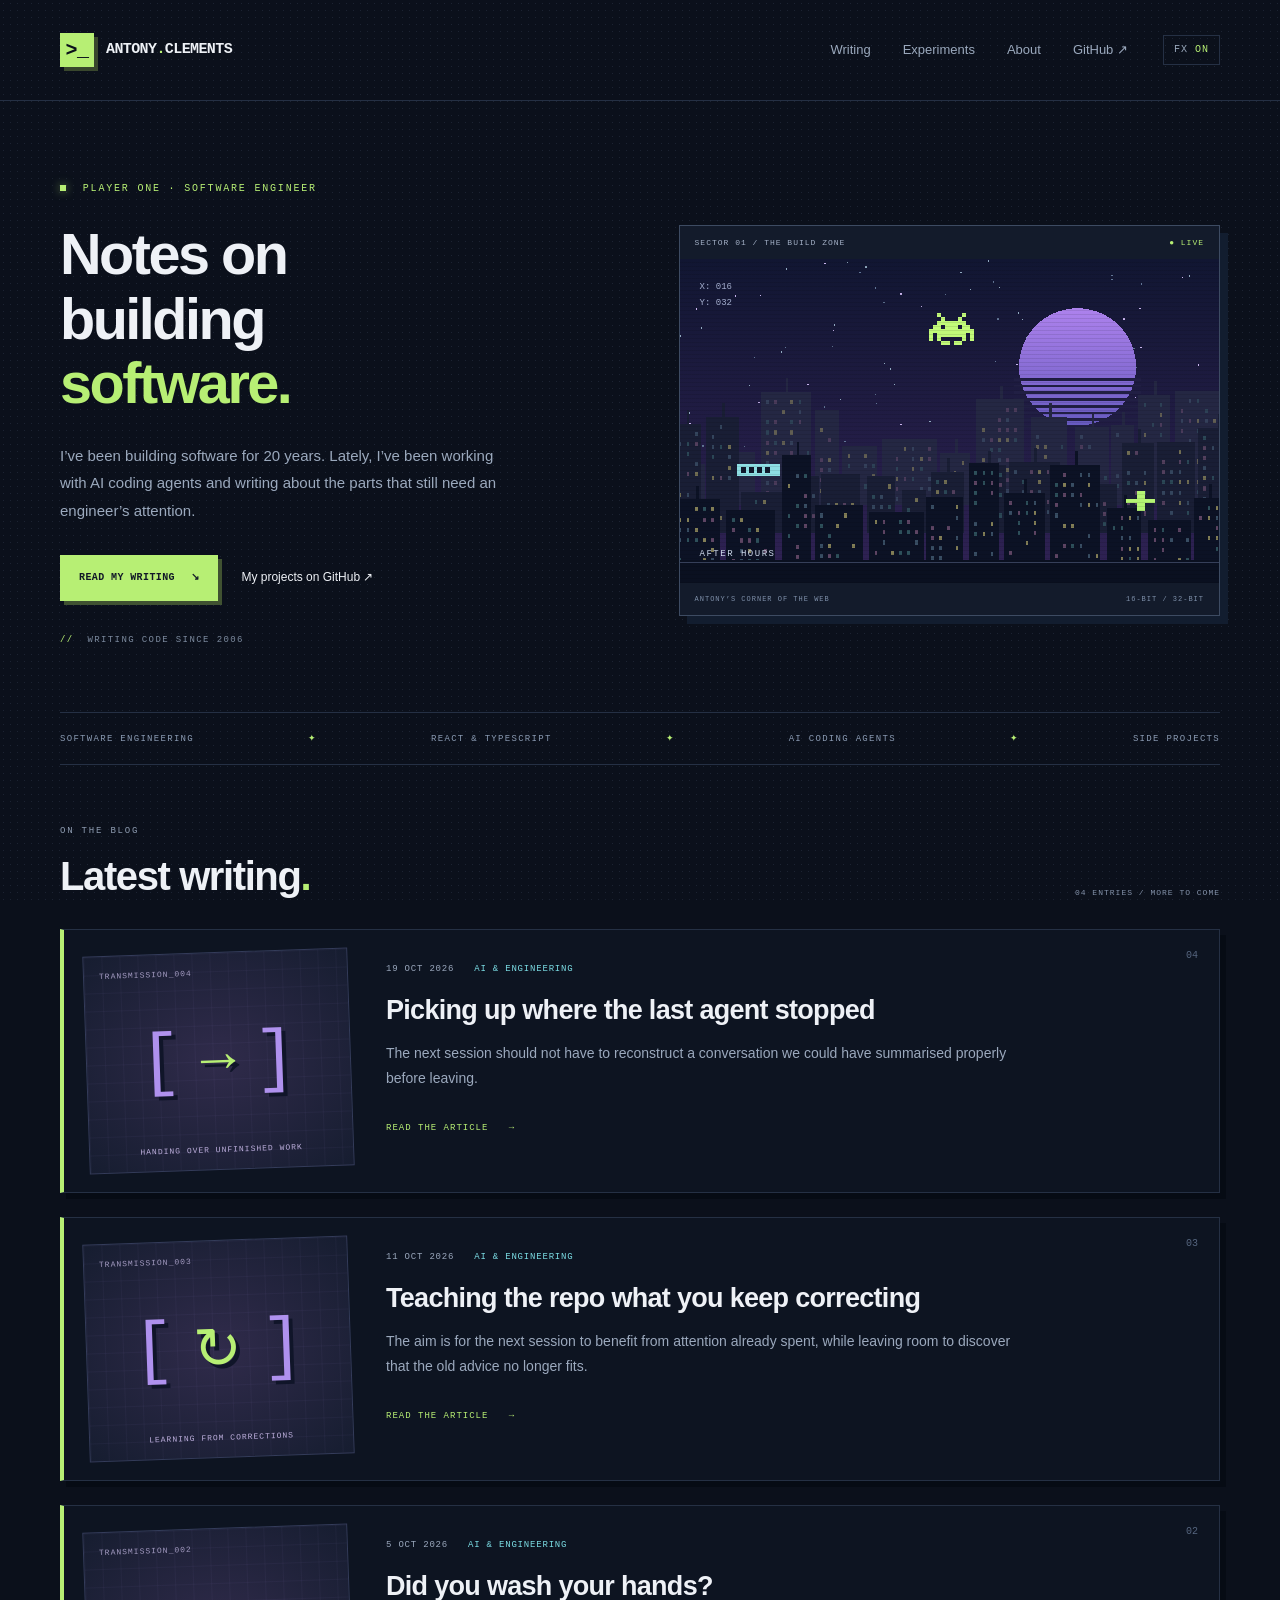
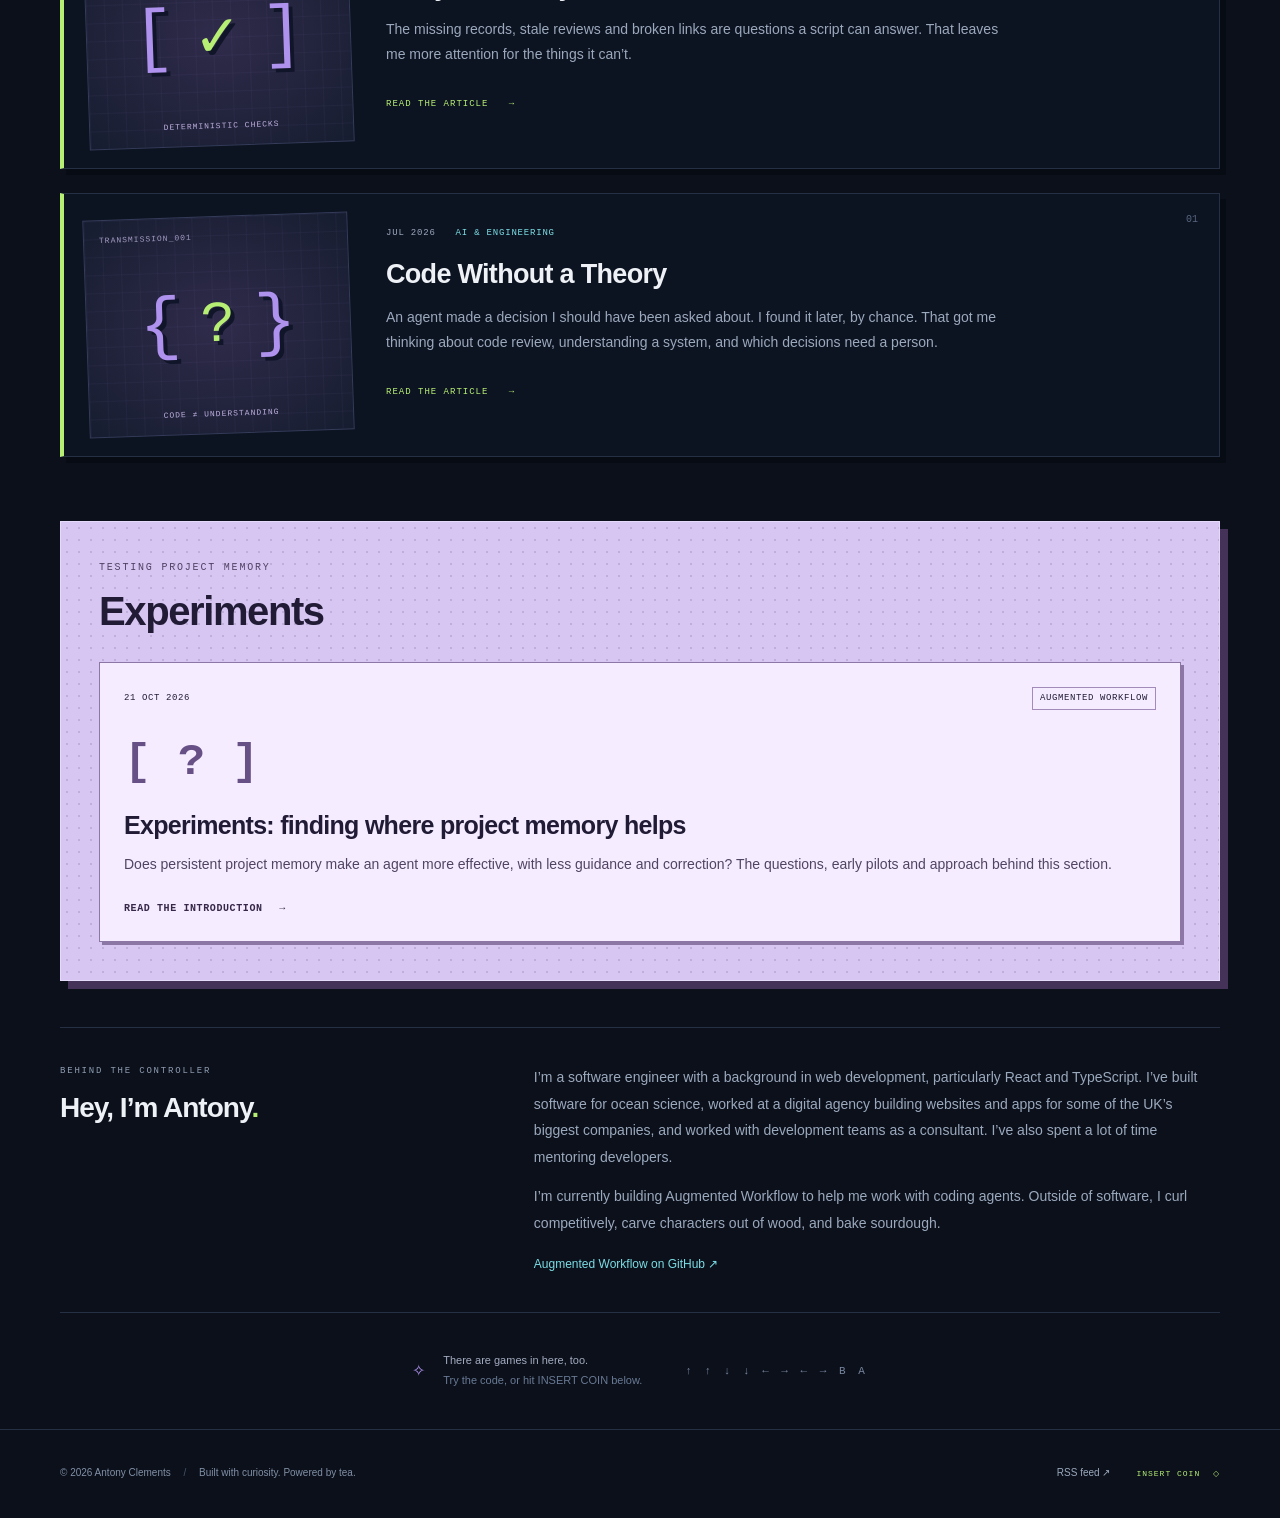
==== commit 62ed6914: "Preserve published posts and style the project memory experiment" ====
--- a/index.html
+++ b/index.html
@@ -16,15 +16,15 @@
 <p class="hero-footnote"><span aria-hidden="true">//</span> WRITING CODE SINCE 2006</p></div>
 <div class="scene-frame"><div class="scene-top"><span>SECTOR 01 / THE BUILD ZONE</span><span class="live">● LIVE</span></div><div class="city-scene"><img src="/assets/pixel-city.svg" alt="Original pixel art: a neon city beneath a violet moon, with a green arcade invader overhead." width="800" height="480"><div class="scene-coordinate" aria-hidden="true">X: 016<br>Y: 032</div><span class="scene-caption">AFTER HOURS</span></div><div class="scene-bottom"><span>ANTONY’S CORNER OF THE WEB</span><span>16-BIT / 32-BIT</span></div></div></section>
 <div class="signal-strip" aria-hidden="true"><span>SOFTWARE ENGINEERING</span><span>✦</span><span>REACT & TYPESCRIPT</span><span>✦</span><span>AI CODING AGENTS</span><span>✦</span><span>SIDE PROJECTS</span></div>
-<section id="transmissions" class="transmissions"><div class="section-heading"><div><p class="eyebrow">ON THE BLOG</p><h2>Latest writing<span class="brand-dot">.</span></h2></div><span class="section-count">01 NOTE & COUNTING</span></div>
+<section id="transmissions" class="transmissions"><div class="section-heading"><div><p class="eyebrow">ON THE BLOG</p><h2>Latest writing<span class="brand-dot">.</span></h2></div><span class="section-count">04 ENTRIES / MORE TO COME</span></div>
+<a class="post-card" href="/posts/picking-up-where-the-last-agent-stopped/"><div class="post-art" aria-hidden="true"><span class="art-index">TRANSMISSION_004</span><div class="code-art"><span>[</span><i>→</i><span>]</span></div><span class="art-caption">HANDING OVER UNFINISHED WORK</span></div><div class="post-copy"><div class="post-meta"><time datetime="2026-10-19">19 OCT 2026</time><span>AI &amp; ENGINEERING</span></div><h3>Picking up where the last agent stopped</h3><p>The next session should not have to reconstruct a conversation we could have summarised properly before leaving.</p><span class="read-link">READ THE ARTICLE <span aria-hidden="true">→</span></span></div><span class="card-number" aria-hidden="true">04</span></a>
+<a class="post-card" href="/posts/teaching-the-repo-what-you-keep-correcting/"><div class="post-art" aria-hidden="true"><span class="art-index">TRANSMISSION_003</span><div class="code-art"><span>[</span><i>↻</i><span>]</span></div><span class="art-caption">LEARNING FROM CORRECTIONS</span></div><div class="post-copy"><div class="post-meta"><time datetime="2026-10-11">11 OCT 2026</time><span>AI &amp; ENGINEERING</span></div><h3>Teaching the repo what you keep correcting</h3><p>The aim is for the next session to benefit from attention already spent, while leaving room to discover that the old advice no longer fits.</p><span class="read-link">READ THE ARTICLE <span aria-hidden="true">→</span></span></div><span class="card-number" aria-hidden="true">03</span></a>
+<a class="post-card" href="/posts/did-you-wash-your-hands/"><div class="post-art" aria-hidden="true"><span class="art-index">TRANSMISSION_002</span><div class="code-art"><span>[</span><i>✓</i><span>]</span></div><span class="art-caption">DETERMINISTIC CHECKS</span></div><div class="post-copy"><div class="post-meta"><time datetime="2026-10-05">5 OCT 2026</time><span>AI &amp; ENGINEERING</span></div><h3>Did you wash your hands?</h3><p>The missing records, stale reviews and broken links are questions a script can answer. That leaves me more attention for the things it can’t.</p><span class="read-link">READ THE ARTICLE <span aria-hidden="true">→</span></span></div><span class="card-number" aria-hidden="true">02</span></a>
 <a class="post-card" href="/posts/code-without-a-theory/"><div class="post-art" aria-hidden="true"><span class="art-index">TRANSMISSION_001</span><div class="code-art"><span>{</span><i>?</i><span>}</span></div><span class="art-caption">CODE ≠ UNDERSTANDING</span></div><div class="post-copy"><div class="post-meta"><time datetime="2026-07">JUL 2026</time><span>AI & ENGINEERING</span></div><h3>Code Without a Theory</h3><p>An agent made a decision I should have been asked about. I found it later, by chance. That got me thinking about code review, understanding a system, and which decisions need a person.</p><span class="read-link">READ THE ARTICLE <span aria-hidden="true">→</span></span></div><span class="card-number" aria-hidden="true">01</span></a></section>
 <section id="experiments" class="experiments" aria-labelledby="experiments-title">
-<div class="lab-heading"><div><p class="eyebrow">PROJECTS & PLAY</p><h2 id="experiments-title">Experiments</h2></div></div>
-<div class="experiment-grid">
-<a class="experiment-card" href="https://github.com/antonyjclements/augmented-workflow"><div class="experiment-meta"><span>EXPERIMENT 01</span><span class="experiment-tag">TOOLBOX</span></div><div class="experiment-symbol" aria-hidden="true">&gt;_</div><h3>Augmented Workflow</h3><p>A workflow for building software with AI coding agents.</p><span class="experiment-link">VIEW ON GITHUB <span aria-hidden="true">↗</span></span></a>
-<div class="experiment-card arcade-experiment"><div class="experiment-meta"><span>EXPERIMENT 02</span><span class="experiment-tag">PLAYABLE</span></div><div class="experiment-symbol arcade-symbol" aria-hidden="true">▟ ▙</div><h3>Browser arcade</h3><p>Play Invaders, Breakout, and Maze Chase, with keyboard and touch controls.</p><button class="secret-trigger experiment-link" type="button" aria-label="Open the arcade">PLAY THE GAMES <span aria-hidden="true">→</span></button></div>
-</div>
+<div class="lab-heading"><div><p class="eyebrow">TESTING PROJECT MEMORY</p><h2 id="experiments-title">Experiments</h2></div></div>
+<a class="experiment-card" href="/experiments/"><div class="experiment-meta"><time datetime="2026-10-21">21 OCT 2026</time><span class="experiment-tag">AUGMENTED WORKFLOW</span></div><div class="experiment-symbol" aria-hidden="true">[ ? ]</div><h3>Experiments: finding where project memory helps</h3><p>Does persistent project memory make an agent more effective, with less guidance and correction? The questions, early pilots and approach behind this section.</p><span class="experiment-link">READ THE INTRODUCTION <span aria-hidden="true">→</span></span></a>
 </section>
 <section id="about" class="about-panel"><div><p class="eyebrow">BEHIND THE CONTROLLER</p><h2>Hey, I’m Antony<span class="brand-dot">.</span></h2></div><div><p>I’m a software engineer with a background in web development, particularly React and TypeScript. I’ve built software for ocean science, worked at a digital agency building websites and apps for some of the UK’s biggest companies, and worked with development teams as a consultant. I’ve also spent a lot of time mentoring developers.</p><p>I’m currently building Augmented Workflow to help me work with coding agents. Outside of software, I curl competitively, carve characters out of wood, and bake sourdough.</p><a class="text-link" href="https://github.com/antonyjclements/augmented-workflow">Augmented Workflow on GitHub ↗</a></div></section>
 <div class="cheat-hint"><span aria-hidden="true">✧</span><p>There are games in here, too.<br><span>Try the code, or hit INSERT COIN below.</span></p><span class="cheat-keys" aria-label="Up, up, down, down, left, right, left, right, B, A">↑ ↑ ↓ ↓ ← → ← → B A</span></div>
-</main><footer class="site-footer"><div class="inner footer-row"><p>© 2026 Antony Clements <span class="footer-divider">/</span> Built with curiosity. Powered by tea.</p><div><a href="/feed.xml">RSS feed ↗</a><button class="secret-trigger" type="button" aria-label="Enter the secret arcade">INSERT COIN <span aria-hidden="true">◇</span></button></div></div></footer></body></html>+</main><footer class="site-footer"><div class="inner footer-row"><p>© 2026 Antony Clements <span class="footer-divider">/</span> Built with curiosity. Powered by tea.</p><div><a href="/feed.xml">RSS feed ↗</a><button class="secret-trigger" type="button" aria-label="Enter the secret arcade">INSERT COIN <span aria-hidden="true">◇</span></button></div></div></footer></body></html>
--- a/styles.css
+++ b/styles.css
@@ -728,6 +728,7 @@
   nav {
     order:3;
     flex-basis:100%;
+    flex-wrap:wrap;
     margin:5px 0 0;
     gap:28px;
   }
@@ -911,6 +912,7 @@
   border-left:4px solid var(--lime);
   box-shadow:6px 6px 0 #060b14;
 }
+.post-card + .post-card { margin-top:24px; }
 .post-art { transform:rotate(-2deg); }
 .post-card:hover .post-art { transform:rotate(0); }
 .post-art { transition:transform .2s; }
@@ -943,7 +945,6 @@
   margin:0;
   max-width:500px;
 }
-.experiment-grid { display:grid; grid-template-columns:1fr 1fr; gap:20px; }
 .experiment-card {
   display:flex;
   flex-direction:column;
@@ -959,8 +960,6 @@
 .experiment-meta { display:flex; justify-content:space-between; align-items:center; gap:10px; font:9px/1.6 var(--mono); letter-spacing:.6px; }
 .experiment-tag { border:1px solid #a28bb9; padding:3px 7px; }
 .experiment-symbol { font:700 45px/1 var(--mono); padding:30px 0 25px; color:#675086; }
-.arcade-experiment { background:#f0f6d9; }
-.arcade-symbol { color:#50632d; }
 .experiment-card h3 { font-size:25px; line-height:1.2; letter-spacing:-.7px; margin:0 0 12px; }
 .experiment-card p { font-size:14px; line-height:1.8; margin:0 0 24px; color:#514462; }
 .experiments .experiment-link { margin-top:auto; color:#362749; font:700 10px/1.6 var(--mono); letter-spacing:.6px; text-align:left; }
@@ -968,7 +967,6 @@
 .experiments a:focus-visible,.experiments button:focus-visible { outline-color:#362749; }
 @media(max-width:700px) {
   .experiments { padding:24px 18px; margin:42px 5px 0 0; box-shadow:5px 5px 0 #443258; }
-  .experiment-grid { grid-template-columns:1fr; }
   .lab-heading { align-items:flex-start; gap:15px; }
   .experiment-card { padding:20px; }
   .transmissions .section-heading h2 { max-width:100%; }
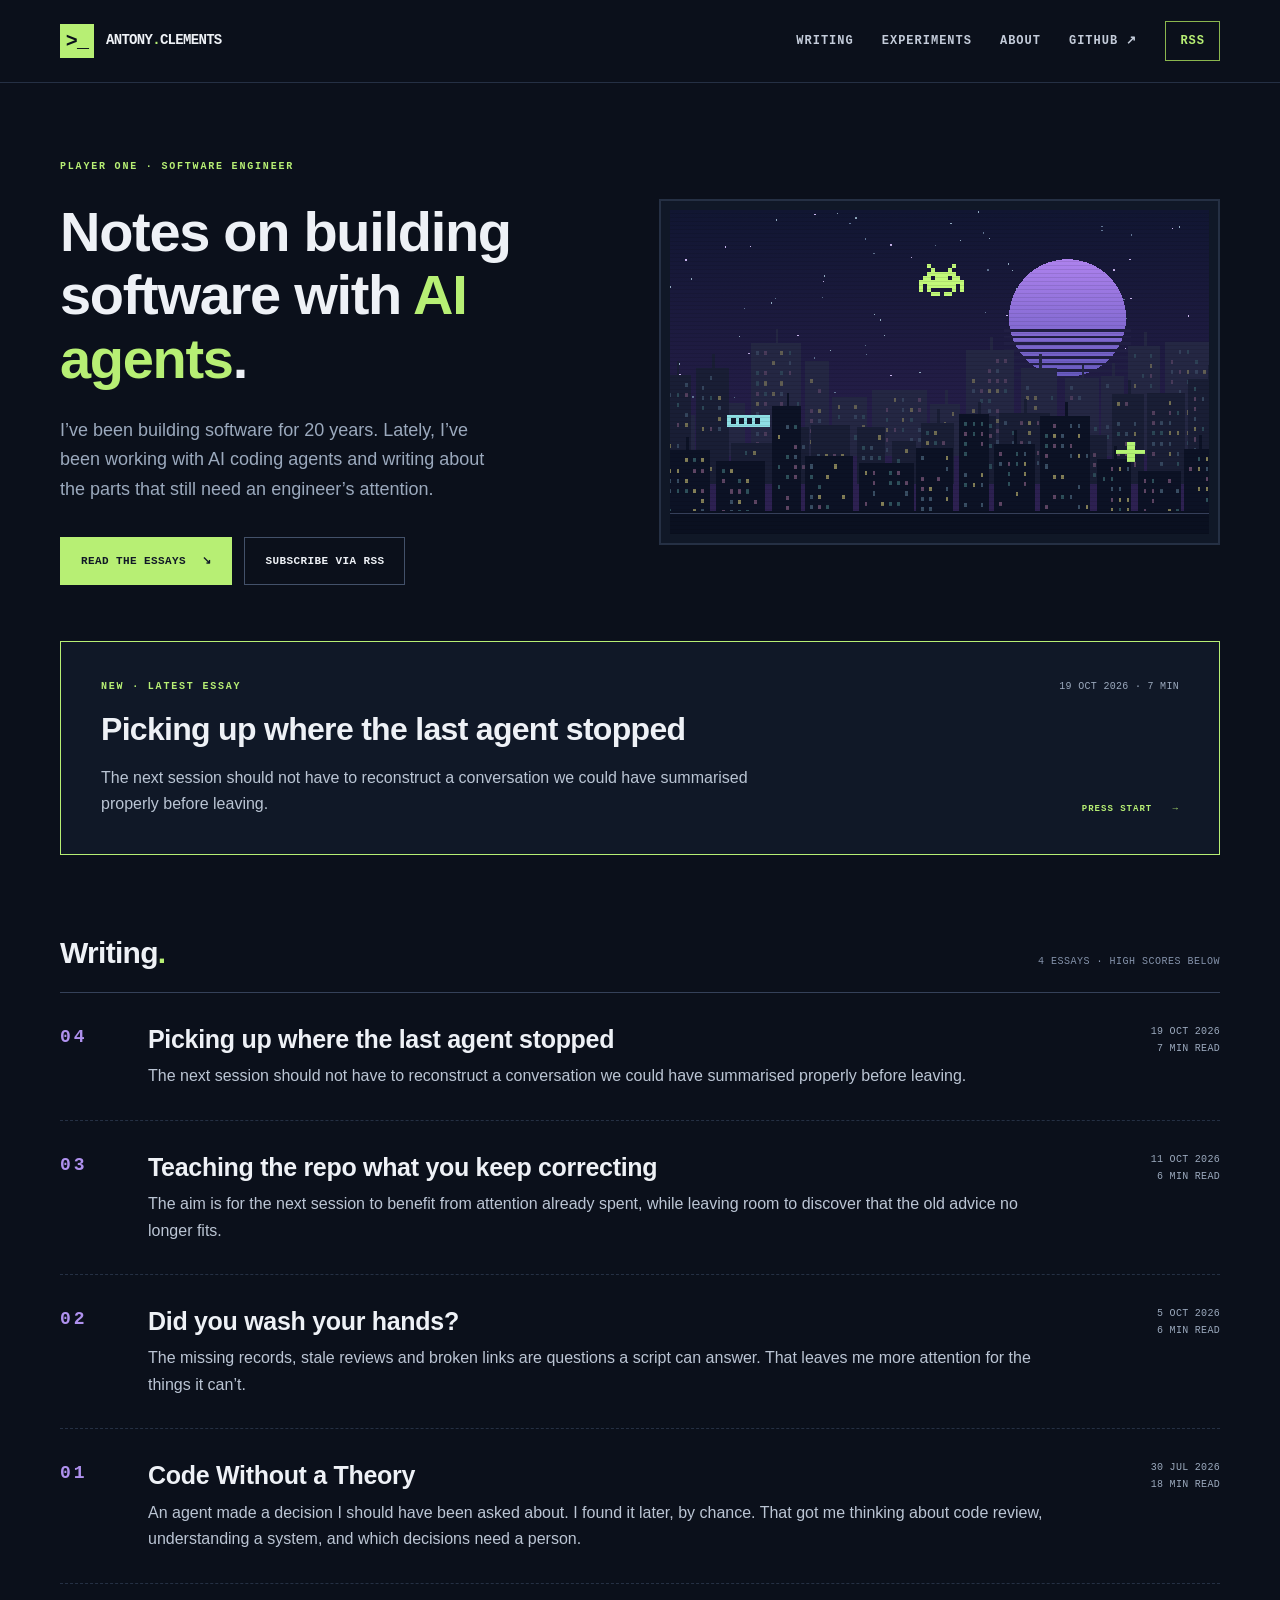
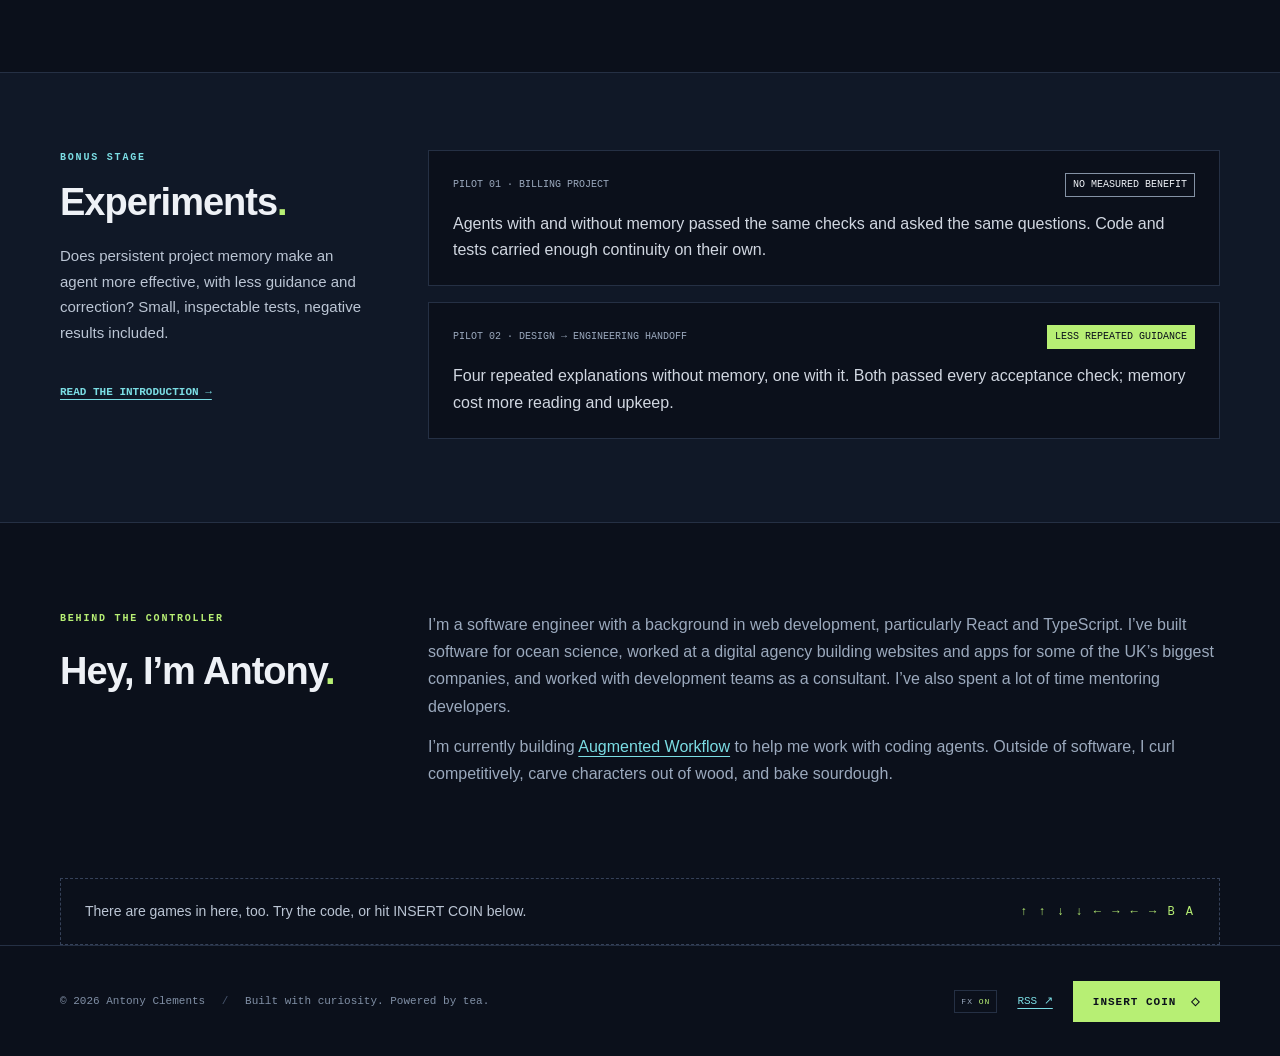
==== commit f66cc877: "Match arcade references across home and essay layouts Add social previews, consistent dates and meta" ====
--- a/index.html
+++ b/index.html
@@ -1,30 +1,35 @@
 <!DOCTYPE html>
 <html lang="en"><head><meta charset="utf-8"><meta name="viewport" content="width=device-width, initial-scale=1">
 <title>Antony Clements — Notes on building software</title>
+<link rel="canonical" href="https://antonyjclements.github.io/">
 <meta name="description" content="Notes on building software by Antony Clements, a software engineer with 20 years of experience. Web development, AI coding agents, and what I learn using them.">
-<meta name="theme-color" content="#0b101b"><link rel="stylesheet" href="/styles.css"><link rel="icon" href="/assets/favicon.svg" type="image/svg+xml"><link rel="alternate" type="application/rss+xml" title="Antony Clements" href="/feed.xml"><script src="/arcade.js" defer></script></head>
+<meta name="theme-color" content="#0b101b"><link rel="stylesheet" href="/styles.css"><link rel="icon" href="/assets/favicon.svg" type="image/svg+xml"><link rel="alternate" type="application/rss+xml" title="Antony Clements" href="/feed.xml"><script src="/arcade.js" defer></script>  <meta property="og:type" content="website">
+  <meta property="og:site_name" content="Antony Clements">
+  <meta property="og:title" content="Antony Clements — Notes on building software">
+  <meta property="og:description" content="Notes on building software by Antony Clements, a software engineer with 20 years of experience. Web development, AI coding agents, and what I learn using them.">
+  <meta property="og:url" content="https://antonyjclements.github.io/">
+  <meta property="og:image" content="https://antonyjclements.github.io/assets/social-preview.png">
+  <meta property="og:image:width" content="1200">
+  <meta property="og:image:height" content="630">
+  <meta property="og:image:alt" content="Antony Clements — Notes on building software, in the site’s dark arcade theme.">
+  <meta name="twitter:card" content="summary_large_image">
+  <meta name="twitter:title" content="Antony Clements — Notes on building software">
+  <meta name="twitter:description" content="Notes on building software by Antony Clements, a software engineer with 20 years of experience. Web development, AI coding agents, and what I learn using them.">
+  <meta name="twitter:image" content="https://antonyjclements.github.io/assets/social-preview.png">
+  <meta name="twitter:image:alt" content="Antony Clements — Notes on building software, in the site’s dark arcade theme.">
+</head>
 <body><a class="skip-link" href="#main">Skip to content</a><header class="site-header"><div class="inner header-row">
   <a class="brand" href="/" aria-label="Antony Clements home"><span class="brand-icon" aria-hidden="true">&gt;_</span><span>ANTONY<span class="brand-dot">.</span>CLEMENTS</span></a>
-  <nav aria-label="Main navigation"><a href="/#transmissions">Writing</a><a href="/#experiments">Experiments</a><a href="/#about">About</a><a href="https://github.com/antonyjclements">GitHub <span aria-hidden="true">↗</span></a></nav>
-  <button class="motion-toggle" type="button" aria-pressed="false" aria-label="Pause visual animations">FX <span>ON</span></button>
+  <nav aria-label="Main navigation"><a href="/#transmissions">Writing</a><a href="/#experiments">Experiments</a><a href="/#about">About</a><a href="https://github.com/antonyjclements">GitHub <span aria-hidden="true">↗</span></a><a class="nav-rss" href="/feed.xml">RSS</a></nav>
 </div></header>
 <main id="main" class="home-main">
 <section class="hero" aria-labelledby="hero-title"><div class="hero-copy"><p class="eyebrow"><span class="status-dot"></span> PLAYER ONE · SOFTWARE ENGINEER</p>
-<h1 id="hero-title">Notes on<br>building<br><span>software.</span></h1>
+<h1 id="hero-title">Notes on building software with <span>AI agents</span>.</h1>
 <p class="hero-description">I’ve been building software for 20 years. Lately, I’ve been working with AI coding agents and writing about the parts that still need an engineer’s attention.</p>
-<div class="hero-actions"><a class="button primary" href="#transmissions">READ MY WRITING <span aria-hidden="true">↘</span></a><a class="text-link" href="https://github.com/antonyjclements">My projects on GitHub ↗</a></div>
-<p class="hero-footnote"><span aria-hidden="true">//</span> WRITING CODE SINCE 2006</p></div>
-<div class="scene-frame"><div class="scene-top"><span>SECTOR 01 / THE BUILD ZONE</span><span class="live">● LIVE</span></div><div class="city-scene"><img src="/assets/pixel-city.svg" alt="Original pixel art: a neon city beneath a violet moon, with a green arcade invader overhead." width="800" height="480"><div class="scene-coordinate" aria-hidden="true">X: 016<br>Y: 032</div><span class="scene-caption">AFTER HOURS</span></div><div class="scene-bottom"><span>ANTONY’S CORNER OF THE WEB</span><span>16-BIT / 32-BIT</span></div></div></section>
-<div class="signal-strip" aria-hidden="true"><span>SOFTWARE ENGINEERING</span><span>✦</span><span>REACT & TYPESCRIPT</span><span>✦</span><span>AI CODING AGENTS</span><span>✦</span><span>SIDE PROJECTS</span></div>
-<section id="transmissions" class="transmissions"><div class="section-heading"><div><p class="eyebrow">ON THE BLOG</p><h2>Latest writing<span class="brand-dot">.</span></h2></div><span class="section-count">04 ENTRIES / MORE TO COME</span></div>
-<a class="post-card" href="/posts/picking-up-where-the-last-agent-stopped/"><div class="post-art" aria-hidden="true"><span class="art-index">TRANSMISSION_004</span><div class="code-art"><span>[</span><i>→</i><span>]</span></div><span class="art-caption">HANDING OVER UNFINISHED WORK</span></div><div class="post-copy"><div class="post-meta"><time datetime="2026-10-19">19 OCT 2026</time><span>AI &amp; ENGINEERING</span></div><h3>Picking up where the last agent stopped</h3><p>The next session should not have to reconstruct a conversation we could have summarised properly before leaving.</p><span class="read-link">READ THE ARTICLE <span aria-hidden="true">→</span></span></div><span class="card-number" aria-hidden="true">04</span></a>
-<a class="post-card" href="/posts/teaching-the-repo-what-you-keep-correcting/"><div class="post-art" aria-hidden="true"><span class="art-index">TRANSMISSION_003</span><div class="code-art"><span>[</span><i>↻</i><span>]</span></div><span class="art-caption">LEARNING FROM CORRECTIONS</span></div><div class="post-copy"><div class="post-meta"><time datetime="2026-10-11">11 OCT 2026</time><span>AI &amp; ENGINEERING</span></div><h3>Teaching the repo what you keep correcting</h3><p>The aim is for the next session to benefit from attention already spent, while leaving room to discover that the old advice no longer fits.</p><span class="read-link">READ THE ARTICLE <span aria-hidden="true">→</span></span></div><span class="card-number" aria-hidden="true">03</span></a>
-<a class="post-card" href="/posts/did-you-wash-your-hands/"><div class="post-art" aria-hidden="true"><span class="art-index">TRANSMISSION_002</span><div class="code-art"><span>[</span><i>✓</i><span>]</span></div><span class="art-caption">DETERMINISTIC CHECKS</span></div><div class="post-copy"><div class="post-meta"><time datetime="2026-10-05">5 OCT 2026</time><span>AI &amp; ENGINEERING</span></div><h3>Did you wash your hands?</h3><p>The missing records, stale reviews and broken links are questions a script can answer. That leaves me more attention for the things it can’t.</p><span class="read-link">READ THE ARTICLE <span aria-hidden="true">→</span></span></div><span class="card-number" aria-hidden="true">02</span></a>
-<a class="post-card" href="/posts/code-without-a-theory/"><div class="post-art" aria-hidden="true"><span class="art-index">TRANSMISSION_001</span><div class="code-art"><span>{</span><i>?</i><span>}</span></div><span class="art-caption">CODE ≠ UNDERSTANDING</span></div><div class="post-copy"><div class="post-meta"><time datetime="2026-07">JUL 2026</time><span>AI & ENGINEERING</span></div><h3>Code Without a Theory</h3><p>An agent made a decision I should have been asked about. I found it later, by chance. That got me thinking about code review, understanding a system, and which decisions need a person.</p><span class="read-link">READ THE ARTICLE <span aria-hidden="true">→</span></span></div><span class="card-number" aria-hidden="true">01</span></a></section>
-<section id="experiments" class="experiments" aria-labelledby="experiments-title">
-<div class="lab-heading"><div><p class="eyebrow">TESTING PROJECT MEMORY</p><h2 id="experiments-title">Experiments</h2></div></div>
-<a class="experiment-card" href="/experiments/"><div class="experiment-meta"><time datetime="2026-10-21">21 OCT 2026</time><span class="experiment-tag">AUGMENTED WORKFLOW</span></div><div class="experiment-symbol" aria-hidden="true">[ ? ]</div><h3>Experiments: finding where project memory helps</h3><p>Does persistent project memory make an agent more effective, with less guidance and correction? The questions, early pilots and approach behind this section.</p><span class="experiment-link">READ THE INTRODUCTION <span aria-hidden="true">→</span></span></a>
-</section>
-<section id="about" class="about-panel"><div><p class="eyebrow">BEHIND THE CONTROLLER</p><h2>Hey, I’m Antony<span class="brand-dot">.</span></h2></div><div><p>I’m a software engineer with a background in web development, particularly React and TypeScript. I’ve built software for ocean science, worked at a digital agency building websites and apps for some of the UK’s biggest companies, and worked with development teams as a consultant. I’ve also spent a lot of time mentoring developers.</p><p>I’m currently building Augmented Workflow to help me work with coding agents. Outside of software, I curl competitively, carve characters out of wood, and bake sourdough.</p><a class="text-link" href="https://github.com/antonyjclements/augmented-workflow">Augmented Workflow on GitHub ↗</a></div></section>
-<div class="cheat-hint"><span aria-hidden="true">✧</span><p>There are games in here, too.<br><span>Try the code, or hit INSERT COIN below.</span></p><span class="cheat-keys" aria-label="Up, up, down, down, left, right, left, right, B, A">↑ ↑ ↓ ↓ ← → ← → B A</span></div>
-</main><footer class="site-footer"><div class="inner footer-row"><p>© 2026 Antony Clements <span class="footer-divider">/</span> Built with curiosity. Powered by tea.</p><div><a href="/feed.xml">RSS feed ↗</a><button class="secret-trigger" type="button" aria-label="Enter the secret arcade">INSERT COIN <span aria-hidden="true">◇</span></button></div></div></footer></body></html>
+<div class="hero-actions"><a class="button primary" href="#transmissions">READ THE ESSAYS <span aria-hidden="true">↘</span></a><a class="button secondary" href="/feed.xml">SUBSCRIBE VIA RSS</a></div>
+</div>
+<div class="scene-frame"><div class="city-scene"><img src="/assets/pixel-city.svg" alt="Original pixel art: a neon city beneath a violet moon, with a green arcade invader overhead." width="800" height="480"></div></div></section>
+
+<a class="featured-essay" href="/posts/picking-up-where-the-last-agent-stopped/"><div class="featured-top"><span class="eyebrow">NEW · LATEST ESSAY</span><span class="listing-date">19 OCT 2026 · 7 MIN</span></div><h2>Picking up where the last agent stopped</h2><div class="featured-bottom"><p>The next session should not have to reconstruct a conversation we could have summarised properly before leaving.</p><span class="read-link">PRESS START <span aria-hidden="true">→</span></span></div></a><section id="transmissions" class="transmissions"><div class="section-heading"><h2>Writing<span class="brand-dot">.</span></h2><span class="section-count">4 ESSAYS · HIGH SCORES BELOW</span></div><div class="writing-list"><a class="writing-row" href="/posts/picking-up-where-the-last-agent-stopped/"><span class="essay-number" aria-hidden="true">04</span><div class="writing-copy"><h3>Picking up where the last agent stopped</h3><p>The next session should not have to reconstruct a conversation we could have summarised properly before leaving.</p></div><div class="listing-date"><time datetime="2026-10-19">19 OCT 2026</time><span>7 MIN READ</span></div></a><a class="writing-row" href="/posts/teaching-the-repo-what-you-keep-correcting/"><span class="essay-number" aria-hidden="true">03</span><div class="writing-copy"><h3>Teaching the repo what you keep correcting</h3><p>The aim is for the next session to benefit from attention already spent, while leaving room to discover that the old advice no longer fits.</p></div><div class="listing-date"><time datetime="2026-10-11">11 OCT 2026</time><span>6 MIN READ</span></div></a><a class="writing-row" href="/posts/did-you-wash-your-hands/"><span class="essay-number" aria-hidden="true">02</span><div class="writing-copy"><h3>Did you wash your hands?</h3><p>The missing records, stale reviews and broken links are questions a script can answer. That leaves me more attention for the things it can’t.</p></div><div class="listing-date"><time datetime="2026-10-05">5 OCT 2026</time><span>6 MIN READ</span></div></a><a class="writing-row" href="/posts/code-without-a-theory/"><span class="essay-number" aria-hidden="true">01</span><div class="writing-copy"><h3>Code Without a Theory</h3><p>An agent made a decision I should have been asked about. I found it later, by chance. That got me thinking about code review, understanding a system, and which decisions need a person.</p></div><div class="listing-date"><time datetime="2026-07-30">30 JUL 2026</time><span>18 MIN READ</span></div></a></div></section><section id="experiments" class="experiments" aria-labelledby="experiments-title"><div class="experiments-inner"><div class="experiment-intro"><p class="eyebrow">BONUS STAGE</p><h2 id="experiments-title">Experiments<span class="brand-dot">.</span></h2><p>Does persistent project memory make an agent more effective, with less guidance and correction? Small, inspectable tests, negative results included.</p><a class="experiment-link" href="/experiments/">READ THE INTRODUCTION →</a></div><div class="pilot-list"><div class="pilot-card"><div class="pilot-meta"><span>PILOT 01 · BILLING PROJECT</span><span class="pilot-result">NO MEASURED BENEFIT</span></div><p>Agents with and without memory passed the same checks and asked the same questions. Code and tests carried enough continuity on their own.</p></div><div class="pilot-card"><div class="pilot-meta"><span>PILOT 02 · DESIGN → ENGINEERING HANDOFF</span><span class="pilot-result positive">LESS REPEATED GUIDANCE</span></div><p>Four repeated explanations without memory, one with it. Both passed every acceptance check; memory cost more reading and upkeep.</p></div></div></div></section><section id="about" class="about-panel"><div><p class="eyebrow">BEHIND THE CONTROLLER</p><h2>Hey, I’m Antony<span class="brand-dot">.</span></h2></div><div><p>I’m a software engineer with a background in web development, particularly React and TypeScript. I’ve built software for ocean science, worked at a digital agency building websites and apps for some of the UK’s biggest companies, and worked with development teams as a consultant. I’ve also spent a lot of time mentoring developers.</p><p>I’m currently building <a href="https://github.com/antonyjclements/augmented-workflow">Augmented Workflow</a> to help me work with coding agents. Outside of software, I curl competitively, carve characters out of wood, and bake sourdough.</p></div></section>
+<div class="cheat-hint"><p>There are games in here, too. Try the code, or hit INSERT COIN below.</p><span class="cheat-keys" aria-label="Up, up, down, down, left, right, left, right, B, A">↑ ↑ ↓ ↓ ← → ← → B A</span></div>
+</main><footer class="site-footer"><div class="inner footer-row"><p>© 2026 Antony Clements <span class="footer-divider">/</span> Built with curiosity. Powered by tea.</p><div><button class="motion-toggle" type="button" aria-pressed="false" aria-label="Pause visual animations">FX <span>ON</span></button><a href="/feed.xml">RSS ↗</a><button class="secret-trigger" type="button" aria-label="Enter the secret arcade">INSERT COIN <span aria-hidden="true">◇</span></button></div></div></footer></body></html>
--- a/styles.css
+++ b/styles.css
@@ -900,74 +900,161 @@
   display:none;
 }
 
-/* Field notes: a little editorial texture among the pixels. */
-.transmissions .section-heading h2 {
-  max-width:580px;
-  font-size:clamp(28px,3.3vw,40px);
-  letter-spacing:-1.4px;
-}
-.transmissions .section-heading { gap:24px; }
-.transmissions .section-count { flex-shrink:0; }
-.post-card {
-  border-left:4px solid var(--lime);
-  box-shadow:6px 6px 0 #060b14;
-}
-.post-card + .post-card { margin-top:24px; }
-.post-art { transform:rotate(-2deg); }
-.post-card:hover .post-art { transform:rotate(0); }
-.post-art { transition:transform .2s; }
-.art-caption { font-size:8px; }
-
-/* A bright workbench gives the side projects their own room. */
-.experiments {
-  margin-top:64px;
-  padding:38px;
-  color:#211b36;
-  background:#d7c6f2;
-  background-image:radial-gradient(#59477830 .8px,transparent .8px);
-  background-size:12px 12px;
-  border:1px solid #e6dafa;
-  box-shadow:8px 8px 0 #443258;
-  scroll-margin-top:28px;
-}
-.lab-heading {
-  display:flex;
-  align-items:center;
-  justify-content:space-between;
-  gap:28px;
-  margin-bottom:28px;
-}
-.lab-heading .eyebrow { color:#514163; margin-bottom:12px; }
-.lab-heading h2 {
-  font-size:clamp(28px,3.3vw,40px);
-  line-height:1.15;
-  letter-spacing:-1.4px;
-  margin:0;
-  max-width:500px;
-}
-.experiment-card {
-  display:flex;
-  flex-direction:column;
-  padding:24px;
-  background:#f5edff;
-  color:#211b36;
-  border:1px solid #8c76a6;
-  text-decoration:none;
-  box-shadow:3px 3px 0 #8c76a6;
-}
-a.experiment-card { transition:transform .2s,box-shadow .2s; }
-a.experiment-card:hover { transform:translateY(-3px); box-shadow:3px 6px 0 #8c76a6; }
-.experiment-meta { display:flex; justify-content:space-between; align-items:center; gap:10px; font:9px/1.6 var(--mono); letter-spacing:.6px; }
-.experiment-tag { border:1px solid #a28bb9; padding:3px 7px; }
-.experiment-symbol { font:700 45px/1 var(--mono); padding:30px 0 25px; color:#675086; }
-.experiment-card h3 { font-size:25px; line-height:1.2; letter-spacing:-.7px; margin:0 0 12px; }
-.experiment-card p { font-size:14px; line-height:1.8; margin:0 0 24px; color:#514462; }
-.experiments .experiment-link { margin-top:auto; color:#362749; font:700 10px/1.6 var(--mono); letter-spacing:.6px; text-align:left; }
-.experiment-link span { margin-left:10px; }
-.experiments a:focus-visible,.experiments button:focus-visible { outline-color:#362749; }
+/* Editorial arcade layout, shared by the home page and essays. */
+body::before { display:none; }
+.inner,.home-main { width:min(1160px,calc(100% - 120px)); }
+.header-row { min-height:82px; gap:24px; }
+.brand { font-size:14px; letter-spacing:-.7px; }
+.brand-icon { box-shadow:none; width:34px; height:34px; }
+nav { gap:28px; align-items:center; }
+.site-header nav a { font:700 12px/1.5 var(--mono); letter-spacing:1px; text-transform:uppercase; color:#c4ccda; }
+.site-header nav .nav-rss { color:var(--lime); border:1px solid #8bb64e; padding:10px 14px; }
+.hero { grid-template-columns:1fr 1.05fr; padding:76px 0 56px; gap:65px; }
+.hero h1 { font-size:clamp(36px,3.6vw,48px); line-height:1.13; letter-spacing:-1.3px; }
+.hero-description { font-size:16px; line-height:1.65; margin-bottom:32px; }
+.eyebrow { font-size:10px; font-weight:700; letter-spacing:1.8px; }
+.status-dot { display:none; }
+.hero-actions { gap:12px; }
+.button { box-shadow:none; padding:14px 20px; font-size:11px; }
+.button:hover { box-shadow:none; transform:translateY(-2px); }
+.secondary { border-color:#43516a; color:var(--ink); }
+.scene-frame { padding:9px; background:#101827; border:2px solid #253044; box-shadow:none; transform:none; }
+.city-scene img { min-height:0; }
+.featured-essay { display:block; border:1px solid var(--lime); background:var(--panel); padding:36px 40px; color:var(--ink); text-decoration:none; }
+.featured-top,.featured-bottom { display:flex; justify-content:space-between; gap:24px; }
+.featured-top { align-items:center; }
+.featured-top .eyebrow { margin:0; }
+.featured-essay h2 { font-size:32px; line-height:1.25; letter-spacing:-.7px; margin:14px 0 16px; }
+.featured-bottom { align-items:end; }
+.featured-bottom p { font-size:16px; color:#bac5d4; max-width:690px; margin:0; line-height:1.65; }
+.featured-bottom .read-link { flex-shrink:0; font-weight:700; padding-bottom:4px; }
+.featured-essay:hover { background:#162134; }
+.transmissions { padding-top:78px; padding-bottom:88px; }
+.section-heading { margin-bottom:0; padding-bottom:20px; border-bottom:1px solid #354159; gap:20px; }
+.section-heading h2 { font-size:30px; letter-spacing:-.7px; margin:0; }
+.section-count { font-size:10px; letter-spacing:.5px; }
+.writing-row { display:grid; grid-template-columns:64px 1fr 135px; gap:24px; padding:28px 0; border-bottom:1px dashed #253044; text-decoration:none; color:var(--ink); }
+.essay-number { font:700 18px/1.6 var(--mono); color:var(--purple); letter-spacing:3px; }
+.writing-copy h3 { font-size:23px; line-height:1.3; letter-spacing:-.3px; margin:0 0 8px; }
+.writing-copy p { font-size:14px; line-height:1.65; color:#bbc5d4; margin:0; }
+.listing-date { color:var(--muted); font:10px/1.7 var(--mono); text-align:right; letter-spacing:.3px; }
+.listing-date span { display:block; }
+.writing-row:hover h3 { color:var(--lime); }
+.experiments { position:relative; padding:78px 0 84px; scroll-margin-top:24px; }
+.experiments::before { content:''; position:absolute; inset:0 calc((1160px - 100vw)/2); background:#101827; border-block:1px solid var(--line); z-index:-1; }
+.experiments-inner { display:grid; grid-template-columns:310px 1fr; gap:58px; }
+.experiment-intro .eyebrow { color:var(--cyan); margin-bottom:14px; }
+.experiment-intro h2 { font-size:38px; letter-spacing:-1px; line-height:1.2; margin:0 0 18px; }
+.experiment-intro p:not(.eyebrow) { color:#bbc5d4; font-size:15px; line-height:1.7; margin:0 0 32px; }
+.experiment-link { font:700 11px/1.6 var(--mono); color:var(--cyan); }
+.pilot-list { display:grid; gap:16px; }
+.pilot-card { padding:22px 24px; border:1px solid var(--line); background:var(--bg); }
+.pilot-meta { display:flex; justify-content:space-between; align-items:center; gap:12px; color:var(--muted); font:10px/1.6 var(--mono); }
+.pilot-result { flex-shrink:0; border:1px solid #8492a5; padding:3px 7px; color:var(--ink); }
+.pilot-result.positive { background:var(--lime); color:var(--bg); border-color:var(--lime); }
+.pilot-card p { font-size:14px; color:#d1d7e1; line-height:1.65; margin:14px 0 0; }
+.about-panel { margin:0; padding:88px 0 78px; border:0; grid-template-columns:310px 1fr; gap:58px; }
+.about-panel .eyebrow { color:var(--lime); font-size:10px; margin-bottom:20px; }
+.about-panel h2 { font-size:38px; letter-spacing:-1px; }
+.about-panel p:not(.eyebrow) { line-height:1.7; }
+.cheat-hint { border:1px dashed #354159; padding:20px 24px; justify-content:space-between; gap:20px; }
+.cheat-hint p { color:#bbc5d4; font-size:14px; }
+.cheat-keys { color:var(--lime); font-size:12px; letter-spacing:2px; margin:0; }
+.footer-row { min-height:110px; font:11px/1.7 var(--mono); }
+.footer-row>div { gap:20px; }
+.footer-row a { color:var(--cyan); text-decoration:underline; }
+.secret-trigger { background:var(--lime); color:var(--bg); padding:14px 20px; font-size:11px; font-weight:700; }
+.motion-toggle { font-size:8px; padding:4px 6px; }
+.article-main { max-width:760px; padding:74px 30px 88px; }
+.back-link { font-size:12px; margin-bottom:42px; }
+article { font-family:Georgia,'Times New Roman',serif; font-size:21px; line-height:1.7; color:#d7dbe3; }
+article>.eyebrow { color:var(--purple); font-size:11px; margin:0 0 20px; }
+article h1,article h2,article h3 { font-family:Arial,Helvetica,sans-serif; }
+article h1 { font-size:50px; line-height:1.12; letter-spacing:-1.5px; margin:0 0 30px; }
+article .meta { display:flex; flex-wrap:wrap; gap:24px; font:12px/1.7 var(--mono); text-transform:uppercase; border-block:1px solid var(--line); padding:14px 0; margin:0 0 48px; }
+article p { margin:26px 0; }
+article h2 { font-size:29px; margin:48px 0 18px; }
+article h2 + p { margin-top:0; }
+article h3 { font-size:24px; }
+article ul { padding-left:26px; }
+.save-point { padding:26px 30px; border:2px solid var(--line); background:var(--panel); margin:28px 0 34px; }
+.save-point .eyebrow { margin:0 0 14px; color:var(--lime); font-size:11px; }
+.save-point ul { font:14px/1.8 var(--mono); margin:0; padding-left:20px; }
+.article-pagination { margin:64px 0 0; display:grid; grid-template-columns:1fr 1fr; gap:16px; }
+.article-pagination a { padding:20px; background:var(--panel); border:1px solid var(--line); color:var(--ink); text-decoration:none; }
+.article-pagination a:last-child { text-align:right; }
+.article-pagination span { display:block; color:var(--muted); font:11px/1.7 var(--mono); margin-bottom:8px; }
+.article-pagination strong { font-size:17px; line-height:1.4; display:block; }
+.article-pagination a:hover { border-color:var(--lime); }
+@media(max-width:1280px) { .experiments::before { inset:0 -60px; } .pilot-meta { flex-wrap:wrap; } }
+@media(max-width:1000px) {
+  .inner,.home-main { width:calc(100% - 64px); }
+  .hero { gap:32px; padding-top:56px; }
+  .hero h1 { font-size:38px; }
+  .hero-actions { gap:10px; }
+  .button { padding:12px 14px; font-size:10px; }
+  .experiments-inner,.about-panel { grid-template-columns:250px 1fr; gap:32px; }
+  .experiments::before { inset:0 -32px; }
+  .writing-row { grid-template-columns:48px 1fr 110px; gap:16px; }
+  .site-header nav { gap:18px; }
+}
 @media(max-width:700px) {
-  .experiments { padding:24px 18px; margin:42px 5px 0 0; box-shadow:5px 5px 0 #443258; }
-  .lab-heading { align-items:flex-start; gap:15px; }
-  .experiment-card { padding:20px; }
-  .transmissions .section-heading h2 { max-width:100%; }
-}
+  .inner,.home-main { width:calc(100% - 36px); }
+  .header-row { min-height:80px; padding:18px 0; gap:16px; }
+  .site-header nav { gap:20px; flex-wrap:wrap; margin:0; }
+  .site-header nav a { font-size:10px; letter-spacing:.4px; }
+  .site-header nav .nav-rss { padding:5px 9px; }
+  .hero { grid-template-columns:1fr; padding:44px 0 36px; gap:32px; }
+  .hero h1 { font-size:40px; }
+  .hero-description { font-size:15px; }
+  .scene-frame { margin:0; }
+  .featured-essay { padding:24px 20px; }
+  .featured-top,.featured-bottom { flex-direction:column; align-items:start; gap:12px; }
+  .featured-essay h2 { font-size:26px; }
+  .featured-bottom p { font-size:14px; }
+  .transmissions { padding:48px 0; }
+  .section-heading { display:flex; align-items:end; gap:12px; }
+  .section-heading h2 { font-size:27px; }
+  .section-count { font-size:8px; text-align:right; margin:0; max-width:130px; }
+  .writing-row { grid-template-columns:30px 1fr; gap:12px; padding:24px 0; }
+  .writing-copy h3 { font-size:20px; }
+  .writing-copy p { font-size:14px; }
+  .writing-row .listing-date { grid-column:2; display:flex; gap:12px; text-align:left; }
+  .essay-number { font-size:15px; }
+  .experiments { padding:44px 0; }
+  .experiments::before { inset:0 -18px; }
+  .experiments-inner,.about-panel { grid-template-columns:1fr; gap:28px; }
+  .experiment-intro h2,.about-panel h2 { font-size:32px; }
+  .experiment-intro p:not(.eyebrow) { margin-bottom:20px; }
+  .pilot-card { padding:20px; }
+  .pilot-meta { gap:10px; }
+  .about-panel { padding:48px 0; }
+  .cheat-hint { padding:18px; justify-content:start; }
+  .cheat-hint p { font-size:12px; }
+  .cheat-keys { text-align:left; font-size:10px; }
+  .footer-row { padding:24px 0; gap:20px; font-size:9px; }
+  .footer-row>div { gap:16px; justify-content:space-between; }
+  .secret-trigger { font-size:10px; padding:12px 16px; }
+  .article-main { padding:40px 20px 56px; }
+  .back-link { font-size:11px; margin-bottom:32px; }
+  article { font-size:19px; line-height:1.75; }
+  article h1 { font-size:36px; }
+  article .meta { font-size:10px; gap:12px; margin-bottom:32px; }
+  article h2 { font-size:26px; }
+  .save-point { padding:20px; }
+  .save-point ul { font-size:12px; }
+  .article-pagination { gap:12px; }
+  .article-pagination a { padding:16px; }
+  .article-pagination strong { font-size:14px; }
+  .article-pagination span { font-size:9px; }
+}
+@media(min-width:1001px) {
+  .hero h1 { font-size:56px; }
+  .hero-description { font-size:18px; }
+  .writing-copy h3 { font-size:25px; }
+  .writing-copy p { font-size:16px; }
+  .writing-row { padding-block:30px; }
+  .about-panel p:not(.eyebrow) { font-size:16px; }
+  .pilot-card p { font-size:16px; }
+}
+.site-header nav a[aria-current] { color:var(--lime); }
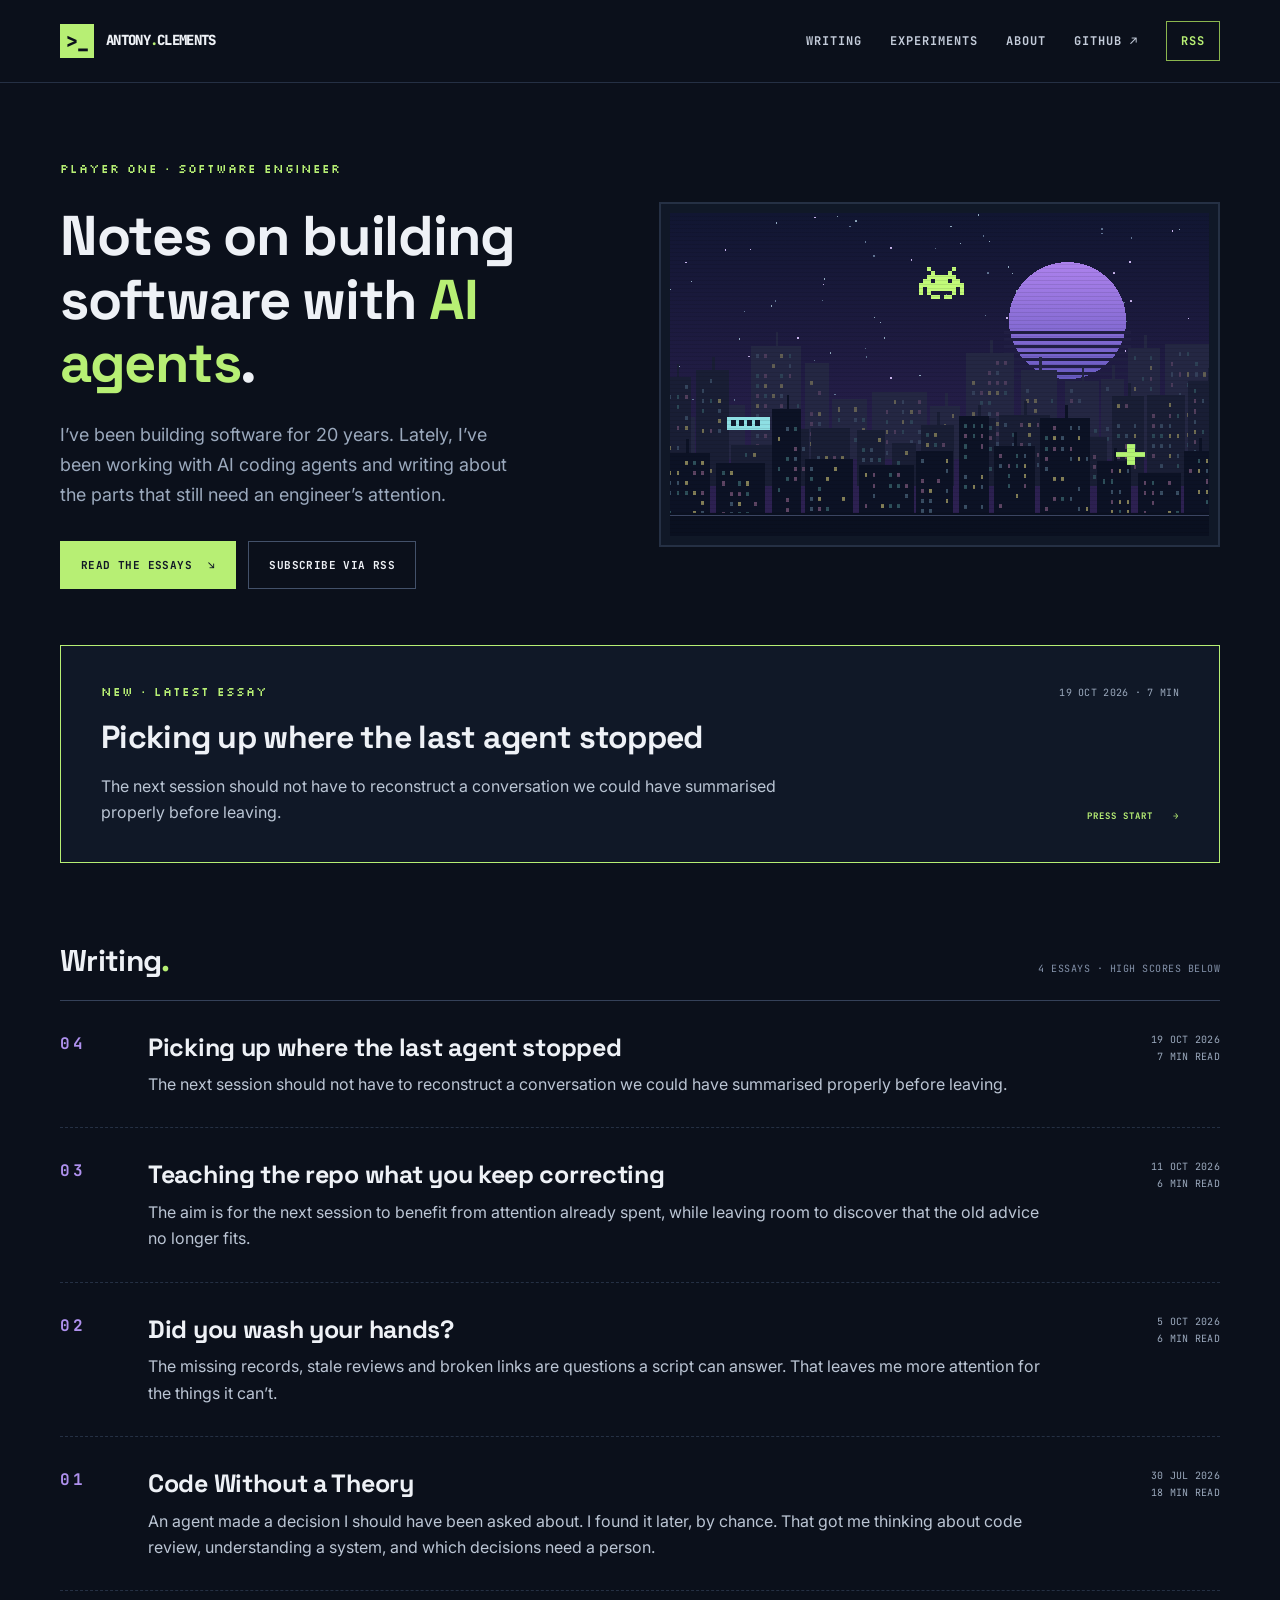
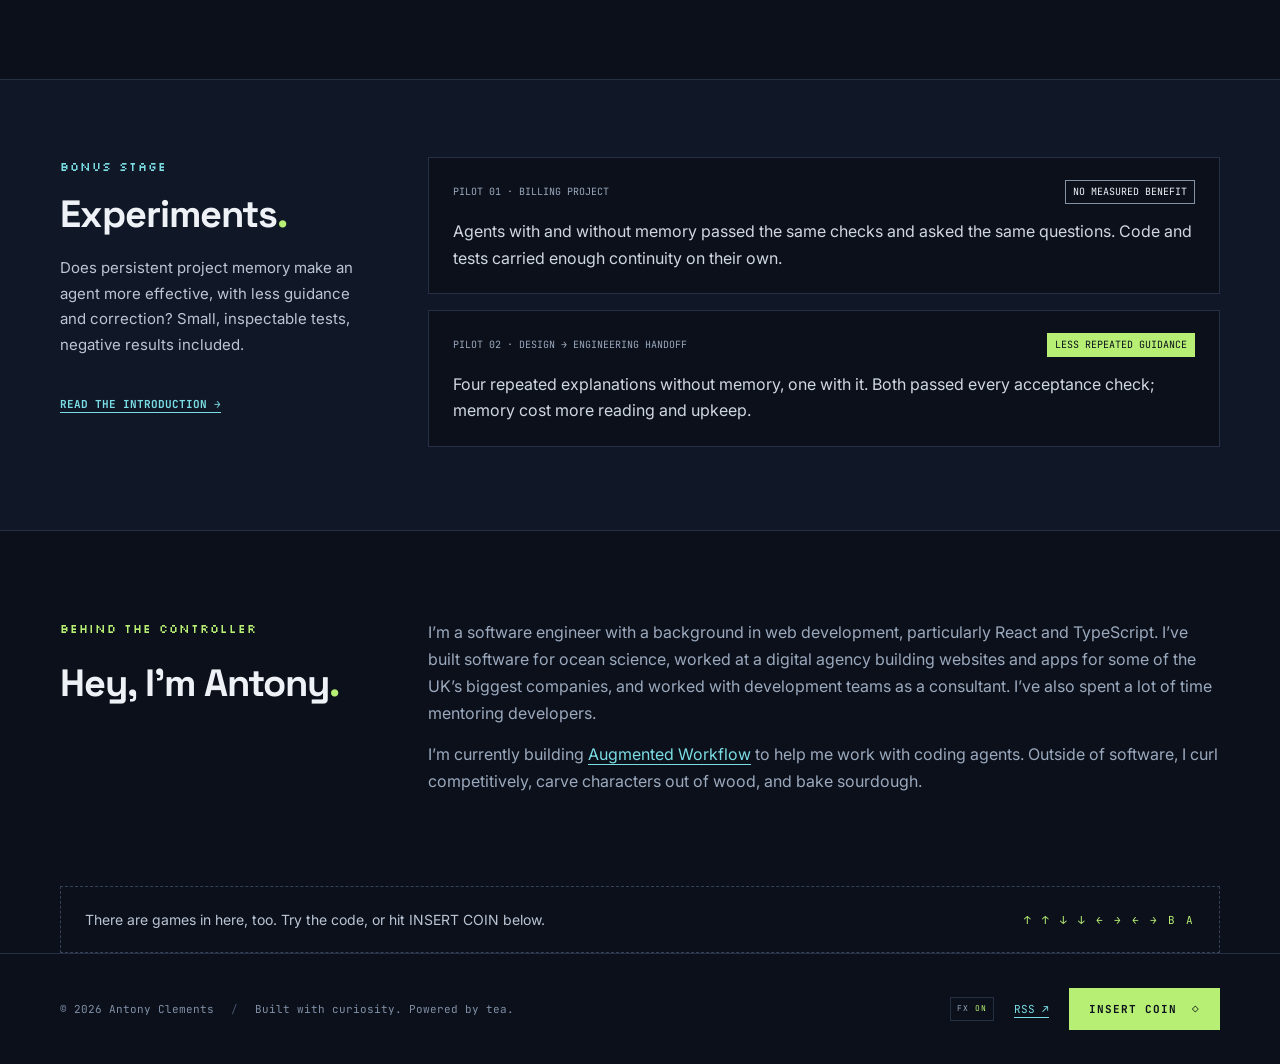
==== commit 0338444c: "Load Google Fonts from page heads with preconnect hints Clarify the external font dependency in the " ====
--- a/index.html
+++ b/index.html
@@ -3,7 +3,10 @@
 <title>Antony Clements — Notes on building software</title>
 <link rel="canonical" href="https://antonyjclements.github.io/">
 <meta name="description" content="Notes on building software by Antony Clements, a software engineer with 20 years of experience. Web development, AI coding agents, and what I learn using them.">
-<meta name="theme-color" content="#0b101b"><link rel="stylesheet" href="/styles.css"><link rel="icon" href="/assets/favicon.svg" type="image/svg+xml"><link rel="alternate" type="application/rss+xml" title="Antony Clements" href="/feed.xml"><script src="/arcade.js" defer></script>  <meta property="og:type" content="website">
+<meta name="theme-color" content="#0b101b"><link rel="preconnect" href="https://fonts.googleapis.com">
+<link rel="preconnect" href="https://fonts.gstatic.com" crossorigin>
+<link rel="stylesheet" href="https://fonts.googleapis.com/css2?family=Inter:ital,wght@0,400;0,500;0,600;0,700;0,800;1,400;1,700&amp;family=Literata:ital,opsz,wght@0,7..72,400..700;1,7..72,400..700&amp;family=JetBrains+Mono:wght@400;500;700&amp;family=Silkscreen&amp;family=Space+Grotesk:wght@400;500;600;700&amp;display=swap">
+<link rel="stylesheet" href="/styles.css"><link rel="icon" href="/assets/favicon.svg" type="image/svg+xml"><link rel="alternate" type="application/rss+xml" title="Antony Clements" href="/feed.xml"><script src="/arcade.js" defer></script>  <meta property="og:type" content="website">
   <meta property="og:site_name" content="Antony Clements">
   <meta property="og:title" content="Antony Clements — Notes on building software">
   <meta property="og:description" content="Notes on building software by Antony Clements, a software engineer with 20 years of experience. Web development, AI coding agents, and what I learn using them.">
--- a/styles.css
+++ b/styles.css
@@ -8,7 +8,9 @@
   --lime:#b7ef74;
   --cyan:#7bdde4;
   --purple:#af91ee;
-  --mono:ui-monospace,'SFMono-Regular',Consolas,'Liberation Mono',monospace;
+  --body:'Inter',Arial,Helvetica,sans-serif;
+  --heading:'Space Grotesk',Arial,Helvetica,sans-serif;
+  --mono:'JetBrains Mono',ui-monospace,'SFMono-Regular',Consolas,'Liberation Mono',monospace;
 }
 * {
   box-sizing:border-box;
@@ -21,7 +23,7 @@
   margin:0;
   background:var(--bg);
   color:var(--ink);
-  font-family:Arial,Helvetica,sans-serif;
+  font-family:var(--body);
   line-height:1.65;
 }
 body::before {
@@ -967,9 +969,9 @@
 .motion-toggle { font-size:8px; padding:4px 6px; }
 .article-main { max-width:760px; padding:74px 30px 88px; }
 .back-link { font-size:12px; margin-bottom:42px; }
-article { font-family:Georgia,'Times New Roman',serif; font-size:21px; line-height:1.7; color:#d7dbe3; }
+article { font-family:'Literata',Georgia,serif; font-optical-sizing:auto; font-size:21px; line-height:1.7; color:#d7dbe3; }
 article>.eyebrow { color:var(--purple); font-size:11px; margin:0 0 20px; }
-article h1,article h2,article h3 { font-family:Arial,Helvetica,sans-serif; }
+h1,h2,h3,.article-pagination strong { font-family:var(--heading); }
 article h1 { font-size:50px; line-height:1.12; letter-spacing:-1.5px; margin:0 0 30px; }
 article .meta { display:flex; flex-wrap:wrap; gap:24px; font:12px/1.7 var(--mono); text-transform:uppercase; border-block:1px solid var(--line); padding:14px 0; margin:0 0 48px; }
 article p { margin:26px 0; }
@@ -1058,3 +1060,21 @@
   .pilot-card p { font-size:16px; }
 }
 .site-header nav a[aria-current] { color:var(--lime); }
+
+/* Silkscreen is reserved for short eyebrow labels. */
+.eyebrow,.section-heading .eyebrow,.about-panel .eyebrow,
+article>.eyebrow,.save-point .eyebrow {
+  font-family:'Silkscreen',var(--mono);
+  font-weight:400;
+  font-size:12px;
+  line-height:1.7;
+  letter-spacing:1px;
+}
+.eyebrow .mono-amp { font-family:var(--mono); }
+.essay-number { font-family:var(--mono); font-size:16px; }
+.cheat-keys { font-family:var(--mono); font-size:11px; }
+@media(max-width:700px) {
+  .eyebrow,.about-panel .eyebrow,article>.eyebrow,.save-point .eyebrow { font-size:11px; }
+  .essay-number { font-size:14px; }
+  .cheat-keys { font-size:10px; }
+}
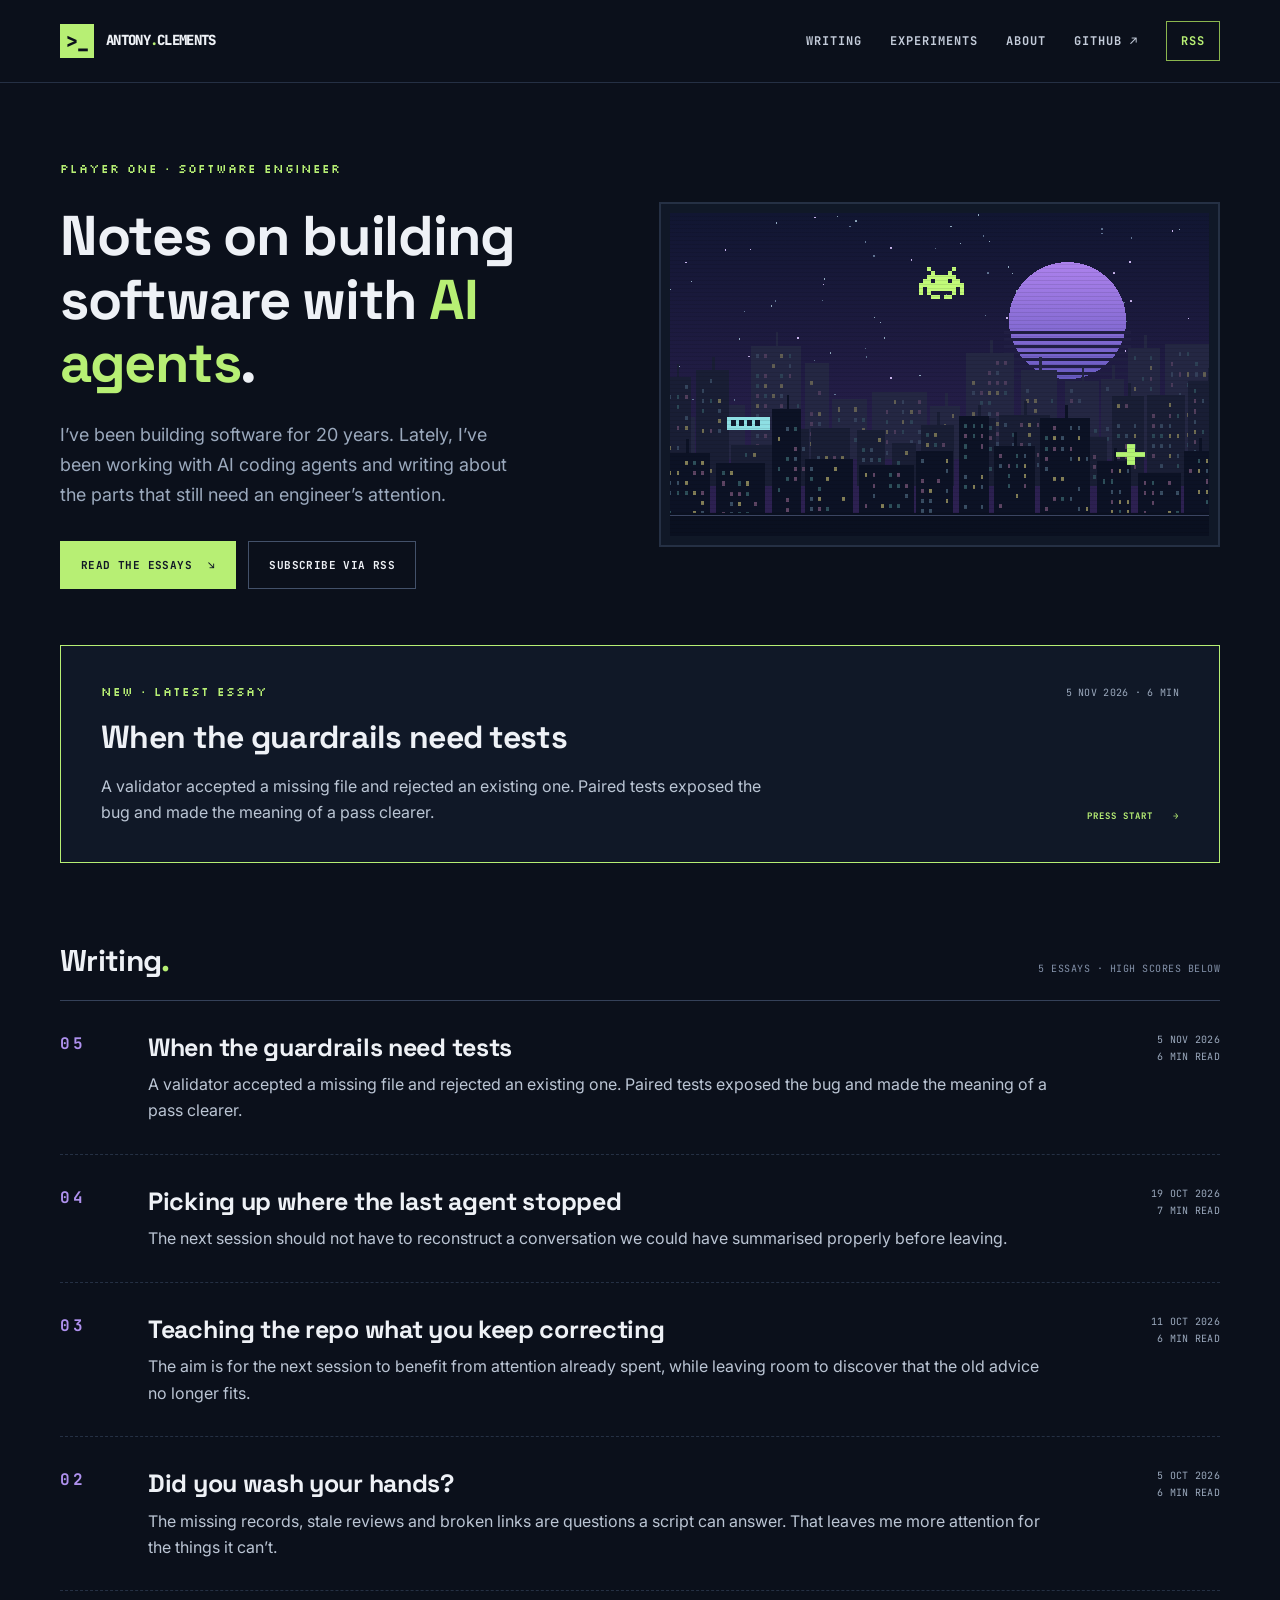
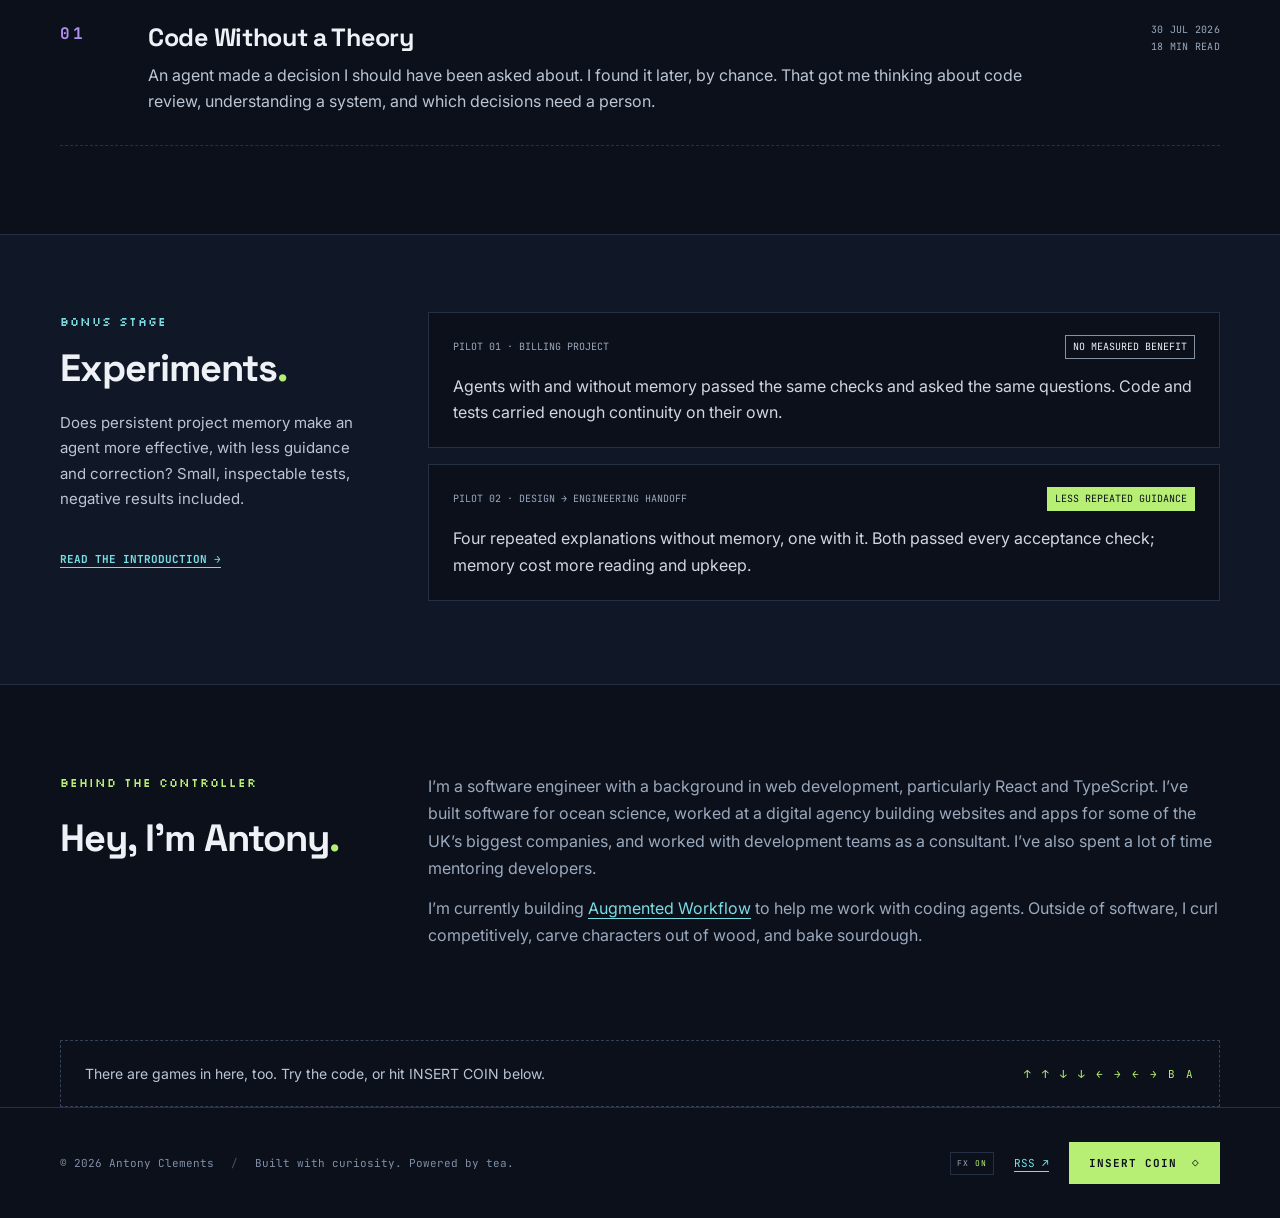
==== commit 87d7cfaa: "Publish When the guardrails need tests Preserve the approved article and add current site metadata, " ====
--- a/index.html
+++ b/index.html
@@ -33,6 +33,6 @@
 </div>
 <div class="scene-frame"><div class="city-scene"><img src="/assets/pixel-city.svg" alt="Original pixel art: a neon city beneath a violet moon, with a green arcade invader overhead." width="800" height="480"></div></div></section>
 
-<a class="featured-essay" href="/posts/picking-up-where-the-last-agent-stopped/"><div class="featured-top"><span class="eyebrow">NEW · LATEST ESSAY</span><span class="listing-date">19 OCT 2026 · 7 MIN</span></div><h2>Picking up where the last agent stopped</h2><div class="featured-bottom"><p>The next session should not have to reconstruct a conversation we could have summarised properly before leaving.</p><span class="read-link">PRESS START <span aria-hidden="true">→</span></span></div></a><section id="transmissions" class="transmissions"><div class="section-heading"><h2>Writing<span class="brand-dot">.</span></h2><span class="section-count">4 ESSAYS · HIGH SCORES BELOW</span></div><div class="writing-list"><a class="writing-row" href="/posts/picking-up-where-the-last-agent-stopped/"><span class="essay-number" aria-hidden="true">04</span><div class="writing-copy"><h3>Picking up where the last agent stopped</h3><p>The next session should not have to reconstruct a conversation we could have summarised properly before leaving.</p></div><div class="listing-date"><time datetime="2026-10-19">19 OCT 2026</time><span>7 MIN READ</span></div></a><a class="writing-row" href="/posts/teaching-the-repo-what-you-keep-correcting/"><span class="essay-number" aria-hidden="true">03</span><div class="writing-copy"><h3>Teaching the repo what you keep correcting</h3><p>The aim is for the next session to benefit from attention already spent, while leaving room to discover that the old advice no longer fits.</p></div><div class="listing-date"><time datetime="2026-10-11">11 OCT 2026</time><span>6 MIN READ</span></div></a><a class="writing-row" href="/posts/did-you-wash-your-hands/"><span class="essay-number" aria-hidden="true">02</span><div class="writing-copy"><h3>Did you wash your hands?</h3><p>The missing records, stale reviews and broken links are questions a script can answer. That leaves me more attention for the things it can’t.</p></div><div class="listing-date"><time datetime="2026-10-05">5 OCT 2026</time><span>6 MIN READ</span></div></a><a class="writing-row" href="/posts/code-without-a-theory/"><span class="essay-number" aria-hidden="true">01</span><div class="writing-copy"><h3>Code Without a Theory</h3><p>An agent made a decision I should have been asked about. I found it later, by chance. That got me thinking about code review, understanding a system, and which decisions need a person.</p></div><div class="listing-date"><time datetime="2026-07-30">30 JUL 2026</time><span>18 MIN READ</span></div></a></div></section><section id="experiments" class="experiments" aria-labelledby="experiments-title"><div class="experiments-inner"><div class="experiment-intro"><p class="eyebrow">BONUS STAGE</p><h2 id="experiments-title">Experiments<span class="brand-dot">.</span></h2><p>Does persistent project memory make an agent more effective, with less guidance and correction? Small, inspectable tests, negative results included.</p><a class="experiment-link" href="/experiments/">READ THE INTRODUCTION →</a></div><div class="pilot-list"><div class="pilot-card"><div class="pilot-meta"><span>PILOT 01 · BILLING PROJECT</span><span class="pilot-result">NO MEASURED BENEFIT</span></div><p>Agents with and without memory passed the same checks and asked the same questions. Code and tests carried enough continuity on their own.</p></div><div class="pilot-card"><div class="pilot-meta"><span>PILOT 02 · DESIGN → ENGINEERING HANDOFF</span><span class="pilot-result positive">LESS REPEATED GUIDANCE</span></div><p>Four repeated explanations without memory, one with it. Both passed every acceptance check; memory cost more reading and upkeep.</p></div></div></div></section><section id="about" class="about-panel"><div><p class="eyebrow">BEHIND THE CONTROLLER</p><h2>Hey, I’m Antony<span class="brand-dot">.</span></h2></div><div><p>I’m a software engineer with a background in web development, particularly React and TypeScript. I’ve built software for ocean science, worked at a digital agency building websites and apps for some of the UK’s biggest companies, and worked with development teams as a consultant. I’ve also spent a lot of time mentoring developers.</p><p>I’m currently building <a href="https://github.com/antonyjclements/augmented-workflow">Augmented Workflow</a> to help me work with coding agents. Outside of software, I curl competitively, carve characters out of wood, and bake sourdough.</p></div></section>
+<a class="featured-essay" href="/posts/when-the-guardrails-need-tests/"><div class="featured-top"><span class="eyebrow">NEW · LATEST ESSAY</span><span class="listing-date">5 NOV 2026 · 6 MIN</span></div><h2>When the guardrails need tests</h2><div class="featured-bottom"><p>A validator accepted a missing file and rejected an existing one. Paired tests exposed the bug and made the meaning of a pass clearer.</p><span class="read-link">PRESS START <span aria-hidden="true">→</span></span></div></a><section id="transmissions" class="transmissions"><div class="section-heading"><h2>Writing<span class="brand-dot">.</span></h2><span class="section-count">5 ESSAYS · HIGH SCORES BELOW</span></div><div class="writing-list"><a class="writing-row" href="/posts/when-the-guardrails-need-tests/"><span class="essay-number" aria-hidden="true">05</span><div class="writing-copy"><h3>When the guardrails need tests</h3><p>A validator accepted a missing file and rejected an existing one. Paired tests exposed the bug and made the meaning of a pass clearer.</p></div><div class="listing-date"><time datetime="2026-11-05">5 NOV 2026</time><span>6 MIN READ</span></div></a><a class="writing-row" href="/posts/picking-up-where-the-last-agent-stopped/"><span class="essay-number" aria-hidden="true">04</span><div class="writing-copy"><h3>Picking up where the last agent stopped</h3><p>The next session should not have to reconstruct a conversation we could have summarised properly before leaving.</p></div><div class="listing-date"><time datetime="2026-10-19">19 OCT 2026</time><span>7 MIN READ</span></div></a><a class="writing-row" href="/posts/teaching-the-repo-what-you-keep-correcting/"><span class="essay-number" aria-hidden="true">03</span><div class="writing-copy"><h3>Teaching the repo what you keep correcting</h3><p>The aim is for the next session to benefit from attention already spent, while leaving room to discover that the old advice no longer fits.</p></div><div class="listing-date"><time datetime="2026-10-11">11 OCT 2026</time><span>6 MIN READ</span></div></a><a class="writing-row" href="/posts/did-you-wash-your-hands/"><span class="essay-number" aria-hidden="true">02</span><div class="writing-copy"><h3>Did you wash your hands?</h3><p>The missing records, stale reviews and broken links are questions a script can answer. That leaves me more attention for the things it can’t.</p></div><div class="listing-date"><time datetime="2026-10-05">5 OCT 2026</time><span>6 MIN READ</span></div></a><a class="writing-row" href="/posts/code-without-a-theory/"><span class="essay-number" aria-hidden="true">01</span><div class="writing-copy"><h3>Code Without a Theory</h3><p>An agent made a decision I should have been asked about. I found it later, by chance. That got me thinking about code review, understanding a system, and which decisions need a person.</p></div><div class="listing-date"><time datetime="2026-07-30">30 JUL 2026</time><span>18 MIN READ</span></div></a></div></section><section id="experiments" class="experiments" aria-labelledby="experiments-title"><div class="experiments-inner"><div class="experiment-intro"><p class="eyebrow">BONUS STAGE</p><h2 id="experiments-title">Experiments<span class="brand-dot">.</span></h2><p>Does persistent project memory make an agent more effective, with less guidance and correction? Small, inspectable tests, negative results included.</p><a class="experiment-link" href="/experiments/">READ THE INTRODUCTION →</a></div><div class="pilot-list"><div class="pilot-card"><div class="pilot-meta"><span>PILOT 01 · BILLING PROJECT</span><span class="pilot-result">NO MEASURED BENEFIT</span></div><p>Agents with and without memory passed the same checks and asked the same questions. Code and tests carried enough continuity on their own.</p></div><div class="pilot-card"><div class="pilot-meta"><span>PILOT 02 · DESIGN → ENGINEERING HANDOFF</span><span class="pilot-result positive">LESS REPEATED GUIDANCE</span></div><p>Four repeated explanations without memory, one with it. Both passed every acceptance check; memory cost more reading and upkeep.</p></div></div></div></section><section id="about" class="about-panel"><div><p class="eyebrow">BEHIND THE CONTROLLER</p><h2>Hey, I’m Antony<span class="brand-dot">.</span></h2></div><div><p>I’m a software engineer with a background in web development, particularly React and TypeScript. I’ve built software for ocean science, worked at a digital agency building websites and apps for some of the UK’s biggest companies, and worked with development teams as a consultant. I’ve also spent a lot of time mentoring developers.</p><p>I’m currently building <a href="https://github.com/antonyjclements/augmented-workflow">Augmented Workflow</a> to help me work with coding agents. Outside of software, I curl competitively, carve characters out of wood, and bake sourdough.</p></div></section>
 <div class="cheat-hint"><p>There are games in here, too. Try the code, or hit INSERT COIN below.</p><span class="cheat-keys" aria-label="Up, up, down, down, left, right, left, right, B, A">↑ ↑ ↓ ↓ ← → ← → B A</span></div>
 </main><footer class="site-footer"><div class="inner footer-row"><p>© 2026 Antony Clements <span class="footer-divider">/</span> Built with curiosity. Powered by tea.</p><div><button class="motion-toggle" type="button" aria-pressed="false" aria-label="Pause visual animations">FX <span>ON</span></button><a href="/feed.xml">RSS ↗</a><button class="secret-trigger" type="button" aria-label="Enter the secret arcade">INSERT COIN <span aria-hidden="true">◇</span></button></div></div></footer></body></html>
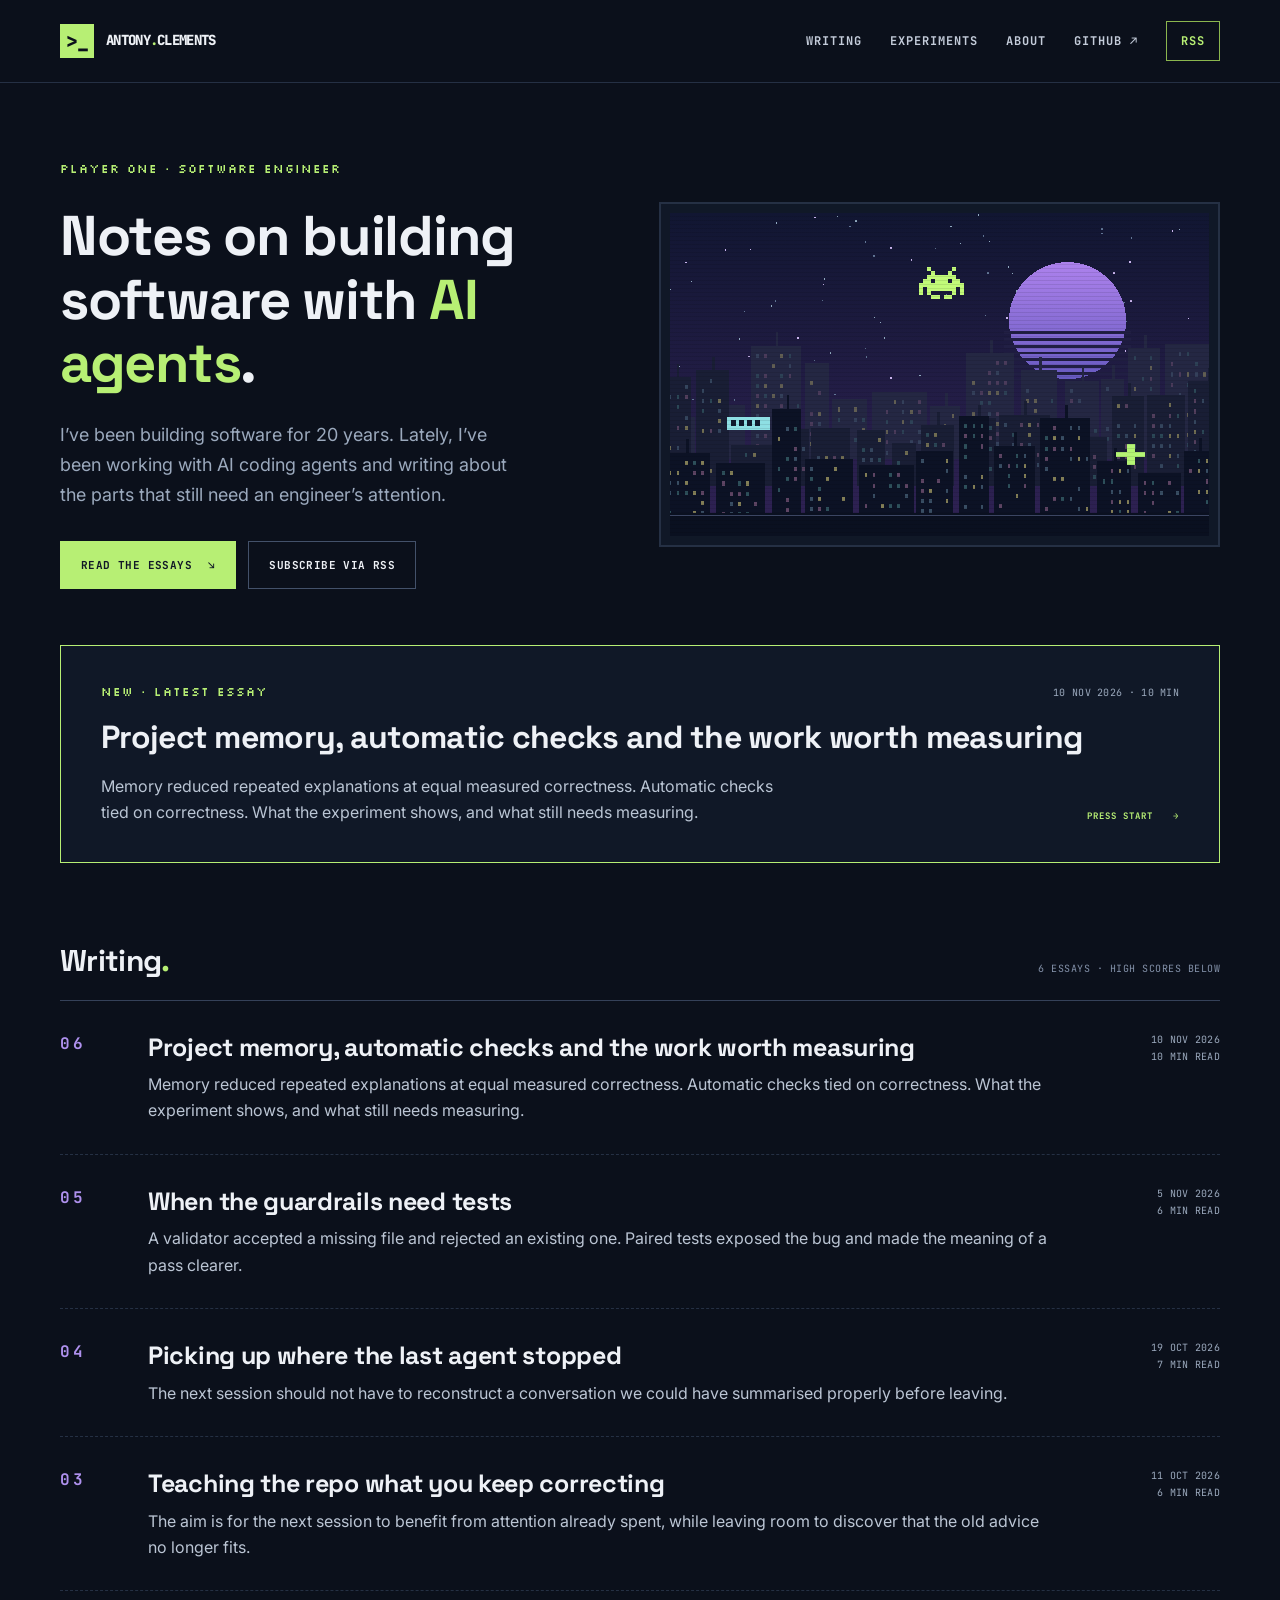
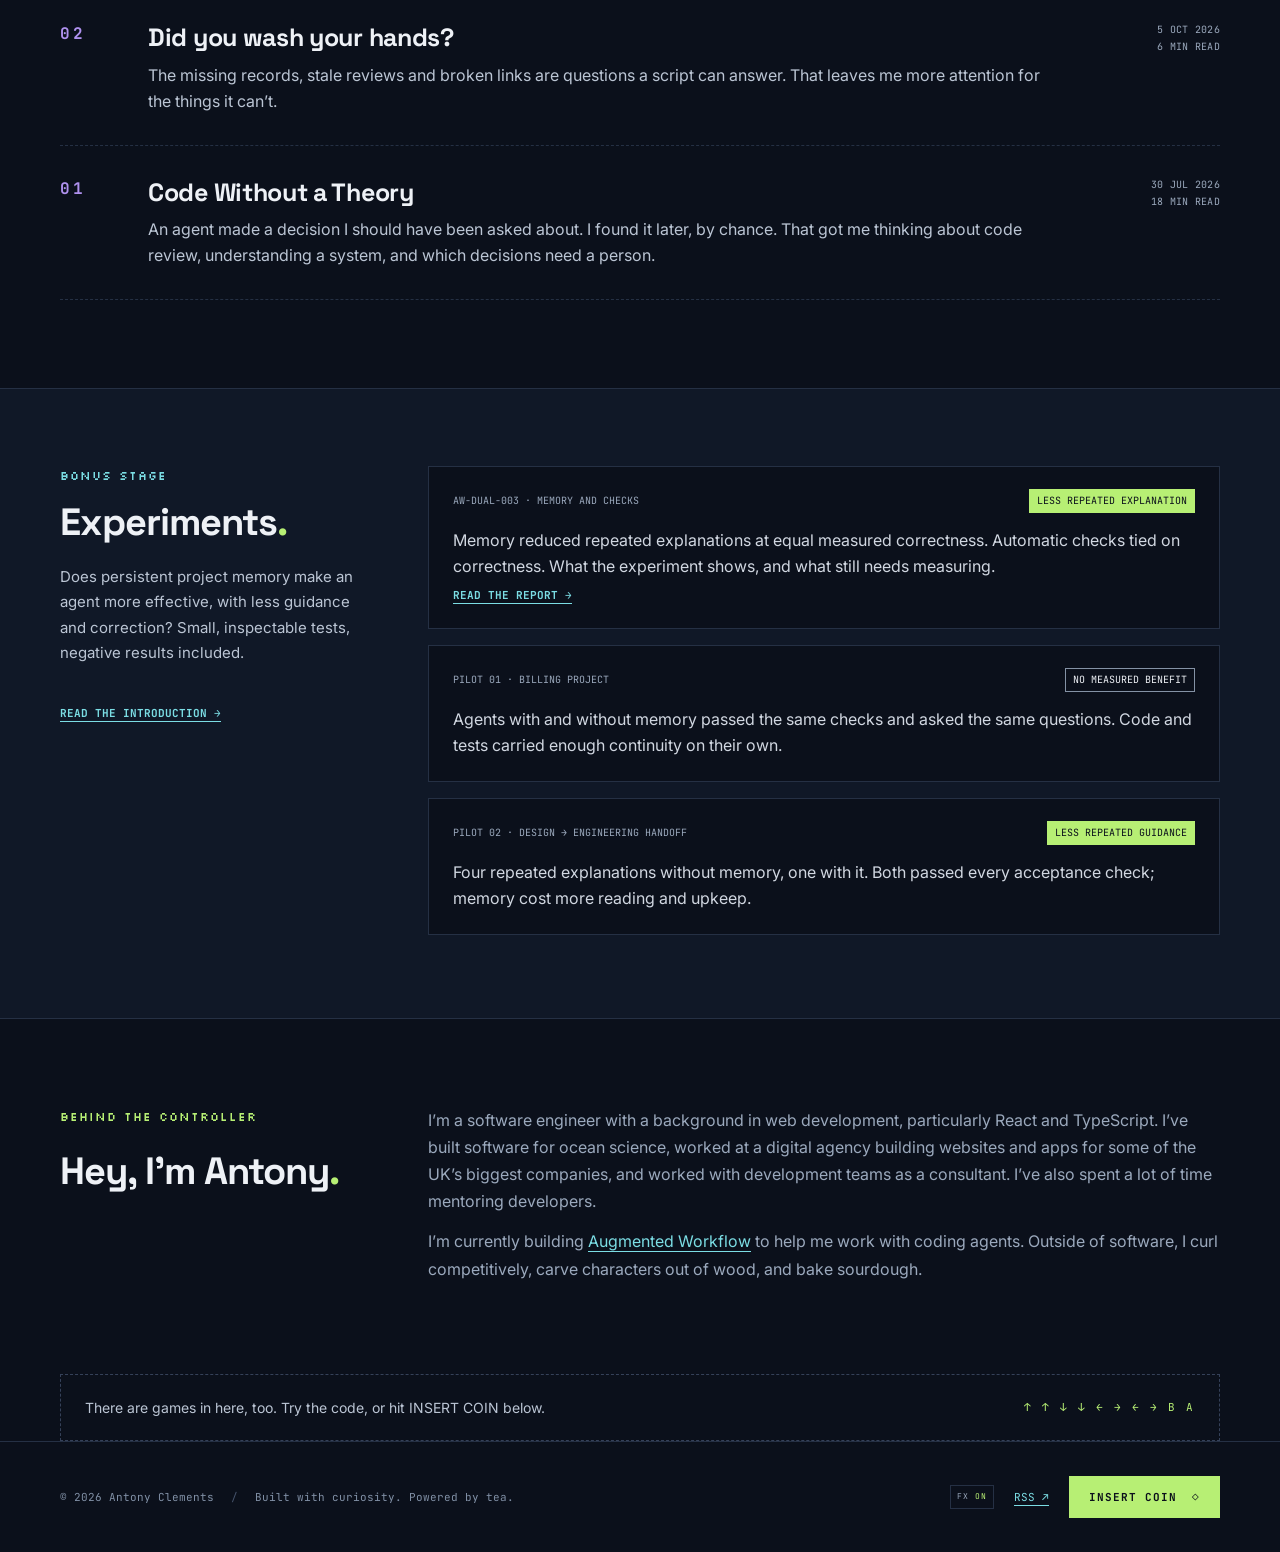
==== commit d9d548cd: "Publish AW-DUAL-003 project memory and automatic checks report" ====
--- a/index.html
+++ b/index.html
@@ -33,6 +33,6 @@
 </div>
 <div class="scene-frame"><div class="city-scene"><img src="/assets/pixel-city.svg" alt="Original pixel art: a neon city beneath a violet moon, with a green arcade invader overhead." width="800" height="480"></div></div></section>
 
-<a class="featured-essay" href="/posts/when-the-guardrails-need-tests/"><div class="featured-top"><span class="eyebrow">NEW · LATEST ESSAY</span><span class="listing-date">5 NOV 2026 · 6 MIN</span></div><h2>When the guardrails need tests</h2><div class="featured-bottom"><p>A validator accepted a missing file and rejected an existing one. Paired tests exposed the bug and made the meaning of a pass clearer.</p><span class="read-link">PRESS START <span aria-hidden="true">→</span></span></div></a><section id="transmissions" class="transmissions"><div class="section-heading"><h2>Writing<span class="brand-dot">.</span></h2><span class="section-count">5 ESSAYS · HIGH SCORES BELOW</span></div><div class="writing-list"><a class="writing-row" href="/posts/when-the-guardrails-need-tests/"><span class="essay-number" aria-hidden="true">05</span><div class="writing-copy"><h3>When the guardrails need tests</h3><p>A validator accepted a missing file and rejected an existing one. Paired tests exposed the bug and made the meaning of a pass clearer.</p></div><div class="listing-date"><time datetime="2026-11-05">5 NOV 2026</time><span>6 MIN READ</span></div></a><a class="writing-row" href="/posts/picking-up-where-the-last-agent-stopped/"><span class="essay-number" aria-hidden="true">04</span><div class="writing-copy"><h3>Picking up where the last agent stopped</h3><p>The next session should not have to reconstruct a conversation we could have summarised properly before leaving.</p></div><div class="listing-date"><time datetime="2026-10-19">19 OCT 2026</time><span>7 MIN READ</span></div></a><a class="writing-row" href="/posts/teaching-the-repo-what-you-keep-correcting/"><span class="essay-number" aria-hidden="true">03</span><div class="writing-copy"><h3>Teaching the repo what you keep correcting</h3><p>The aim is for the next session to benefit from attention already spent, while leaving room to discover that the old advice no longer fits.</p></div><div class="listing-date"><time datetime="2026-10-11">11 OCT 2026</time><span>6 MIN READ</span></div></a><a class="writing-row" href="/posts/did-you-wash-your-hands/"><span class="essay-number" aria-hidden="true">02</span><div class="writing-copy"><h3>Did you wash your hands?</h3><p>The missing records, stale reviews and broken links are questions a script can answer. That leaves me more attention for the things it can’t.</p></div><div class="listing-date"><time datetime="2026-10-05">5 OCT 2026</time><span>6 MIN READ</span></div></a><a class="writing-row" href="/posts/code-without-a-theory/"><span class="essay-number" aria-hidden="true">01</span><div class="writing-copy"><h3>Code Without a Theory</h3><p>An agent made a decision I should have been asked about. I found it later, by chance. That got me thinking about code review, understanding a system, and which decisions need a person.</p></div><div class="listing-date"><time datetime="2026-07-30">30 JUL 2026</time><span>18 MIN READ</span></div></a></div></section><section id="experiments" class="experiments" aria-labelledby="experiments-title"><div class="experiments-inner"><div class="experiment-intro"><p class="eyebrow">BONUS STAGE</p><h2 id="experiments-title">Experiments<span class="brand-dot">.</span></h2><p>Does persistent project memory make an agent more effective, with less guidance and correction? Small, inspectable tests, negative results included.</p><a class="experiment-link" href="/experiments/">READ THE INTRODUCTION →</a></div><div class="pilot-list"><div class="pilot-card"><div class="pilot-meta"><span>PILOT 01 · BILLING PROJECT</span><span class="pilot-result">NO MEASURED BENEFIT</span></div><p>Agents with and without memory passed the same checks and asked the same questions. Code and tests carried enough continuity on their own.</p></div><div class="pilot-card"><div class="pilot-meta"><span>PILOT 02 · DESIGN → ENGINEERING HANDOFF</span><span class="pilot-result positive">LESS REPEATED GUIDANCE</span></div><p>Four repeated explanations without memory, one with it. Both passed every acceptance check; memory cost more reading and upkeep.</p></div></div></div></section><section id="about" class="about-panel"><div><p class="eyebrow">BEHIND THE CONTROLLER</p><h2>Hey, I’m Antony<span class="brand-dot">.</span></h2></div><div><p>I’m a software engineer with a background in web development, particularly React and TypeScript. I’ve built software for ocean science, worked at a digital agency building websites and apps for some of the UK’s biggest companies, and worked with development teams as a consultant. I’ve also spent a lot of time mentoring developers.</p><p>I’m currently building <a href="https://github.com/antonyjclements/augmented-workflow">Augmented Workflow</a> to help me work with coding agents. Outside of software, I curl competitively, carve characters out of wood, and bake sourdough.</p></div></section>
+<a class="featured-essay" href="/posts/project-memory-automatic-checks/"><div class="featured-top"><span class="eyebrow">NEW · LATEST ESSAY</span><span class="listing-date">10 NOV 2026 · 10 MIN</span></div><h2>Project memory, automatic checks and the work worth measuring</h2><div class="featured-bottom"><p>Memory reduced repeated explanations at equal measured correctness. Automatic checks tied on correctness. What the experiment shows, and what still needs measuring.</p><span class="read-link">PRESS START <span aria-hidden="true">→</span></span></div></a><section id="transmissions" class="transmissions"><div class="section-heading"><h2>Writing<span class="brand-dot">.</span></h2><span class="section-count">6 ESSAYS · HIGH SCORES BELOW</span></div><div class="writing-list"><a class="writing-row" href="/posts/project-memory-automatic-checks/"><span class="essay-number" aria-hidden="true">06</span><div class="writing-copy"><h3>Project memory, automatic checks and the work worth measuring</h3><p>Memory reduced repeated explanations at equal measured correctness. Automatic checks tied on correctness. What the experiment shows, and what still needs measuring.</p></div><div class="listing-date"><time datetime="2026-11-10">10 NOV 2026</time><span>10 MIN READ</span></div></a><a class="writing-row" href="/posts/when-the-guardrails-need-tests/"><span class="essay-number" aria-hidden="true">05</span><div class="writing-copy"><h3>When the guardrails need tests</h3><p>A validator accepted a missing file and rejected an existing one. Paired tests exposed the bug and made the meaning of a pass clearer.</p></div><div class="listing-date"><time datetime="2026-11-05">5 NOV 2026</time><span>6 MIN READ</span></div></a><a class="writing-row" href="/posts/picking-up-where-the-last-agent-stopped/"><span class="essay-number" aria-hidden="true">04</span><div class="writing-copy"><h3>Picking up where the last agent stopped</h3><p>The next session should not have to reconstruct a conversation we could have summarised properly before leaving.</p></div><div class="listing-date"><time datetime="2026-10-19">19 OCT 2026</time><span>7 MIN READ</span></div></a><a class="writing-row" href="/posts/teaching-the-repo-what-you-keep-correcting/"><span class="essay-number" aria-hidden="true">03</span><div class="writing-copy"><h3>Teaching the repo what you keep correcting</h3><p>The aim is for the next session to benefit from attention already spent, while leaving room to discover that the old advice no longer fits.</p></div><div class="listing-date"><time datetime="2026-10-11">11 OCT 2026</time><span>6 MIN READ</span></div></a><a class="writing-row" href="/posts/did-you-wash-your-hands/"><span class="essay-number" aria-hidden="true">02</span><div class="writing-copy"><h3>Did you wash your hands?</h3><p>The missing records, stale reviews and broken links are questions a script can answer. That leaves me more attention for the things it can’t.</p></div><div class="listing-date"><time datetime="2026-10-05">5 OCT 2026</time><span>6 MIN READ</span></div></a><a class="writing-row" href="/posts/code-without-a-theory/"><span class="essay-number" aria-hidden="true">01</span><div class="writing-copy"><h3>Code Without a Theory</h3><p>An agent made a decision I should have been asked about. I found it later, by chance. That got me thinking about code review, understanding a system, and which decisions need a person.</p></div><div class="listing-date"><time datetime="2026-07-30">30 JUL 2026</time><span>18 MIN READ</span></div></a></div></section><section id="experiments" class="experiments" aria-labelledby="experiments-title"><div class="experiments-inner"><div class="experiment-intro"><p class="eyebrow">BONUS STAGE</p><h2 id="experiments-title">Experiments<span class="brand-dot">.</span></h2><p>Does persistent project memory make an agent more effective, with less guidance and correction? Small, inspectable tests, negative results included.</p><a class="experiment-link" href="/experiments/">READ THE INTRODUCTION →</a></div><div class="pilot-list"><div class="pilot-card"><div class="pilot-meta"><span>AW-DUAL-003 · MEMORY AND CHECKS</span><span class="pilot-result positive">LESS REPEATED EXPLANATION</span></div><p>Memory reduced repeated explanations at equal measured correctness. Automatic checks tied on correctness. What the experiment shows, and what still needs measuring.</p><a class="experiment-link" href="/posts/project-memory-automatic-checks/">READ THE REPORT →</a></div><div class="pilot-card"><div class="pilot-meta"><span>PILOT 01 · BILLING PROJECT</span><span class="pilot-result">NO MEASURED BENEFIT</span></div><p>Agents with and without memory passed the same checks and asked the same questions. Code and tests carried enough continuity on their own.</p></div><div class="pilot-card"><div class="pilot-meta"><span>PILOT 02 · DESIGN → ENGINEERING HANDOFF</span><span class="pilot-result positive">LESS REPEATED GUIDANCE</span></div><p>Four repeated explanations without memory, one with it. Both passed every acceptance check; memory cost more reading and upkeep.</p></div></div></div></section><section id="about" class="about-panel"><div><p class="eyebrow">BEHIND THE CONTROLLER</p><h2>Hey, I’m Antony<span class="brand-dot">.</span></h2></div><div><p>I’m a software engineer with a background in web development, particularly React and TypeScript. I’ve built software for ocean science, worked at a digital agency building websites and apps for some of the UK’s biggest companies, and worked with development teams as a consultant. I’ve also spent a lot of time mentoring developers.</p><p>I’m currently building <a href="https://github.com/antonyjclements/augmented-workflow">Augmented Workflow</a> to help me work with coding agents. Outside of software, I curl competitively, carve characters out of wood, and bake sourdough.</p></div></section>
 <div class="cheat-hint"><p>There are games in here, too. Try the code, or hit INSERT COIN below.</p><span class="cheat-keys" aria-label="Up, up, down, down, left, right, left, right, B, A">↑ ↑ ↓ ↓ ← → ← → B A</span></div>
 </main><footer class="site-footer"><div class="inner footer-row"><p>© 2026 Antony Clements <span class="footer-divider">/</span> Built with curiosity. Powered by tea.</p><div><button class="motion-toggle" type="button" aria-pressed="false" aria-label="Pause visual animations">FX <span>ON</span></button><a href="/feed.xml">RSS ↗</a><button class="secret-trigger" type="button" aria-label="Enter the secret arcade">INSERT COIN <span aria-hidden="true">◇</span></button></div></div></footer></body></html>
